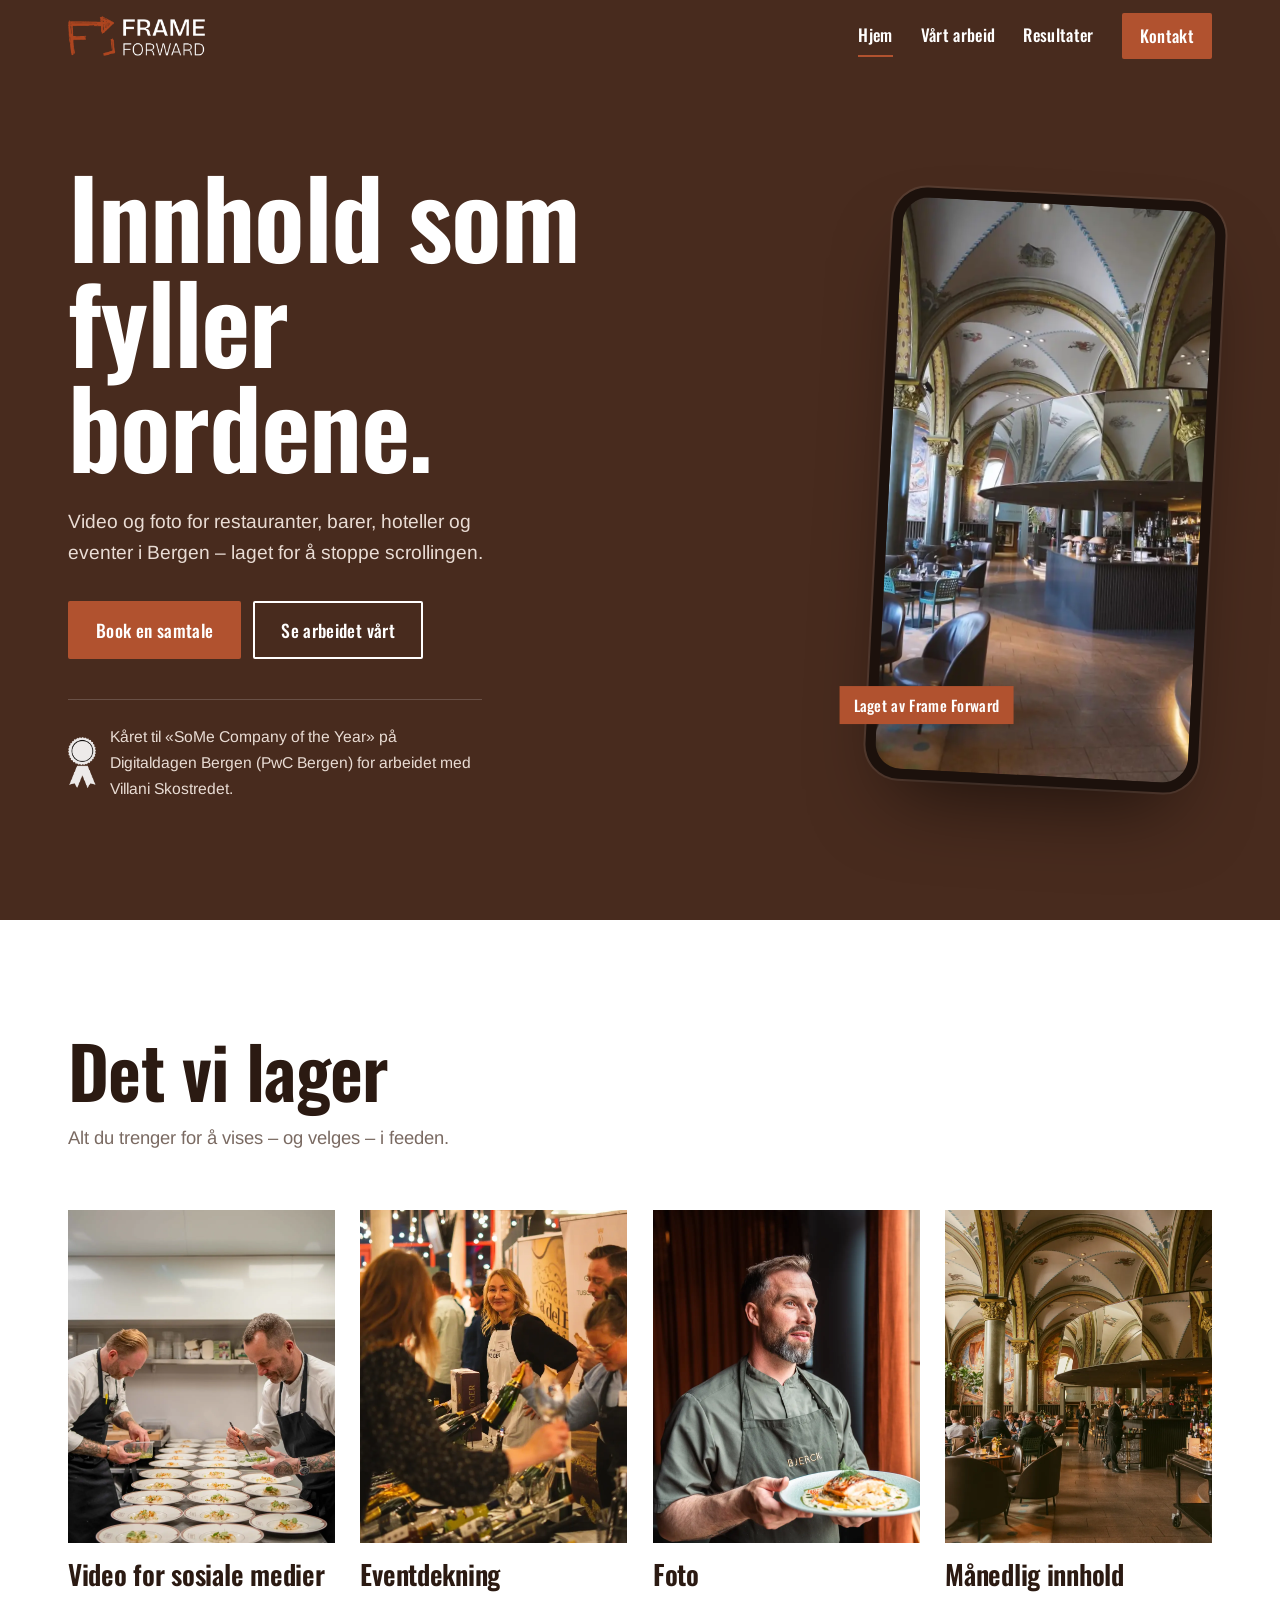
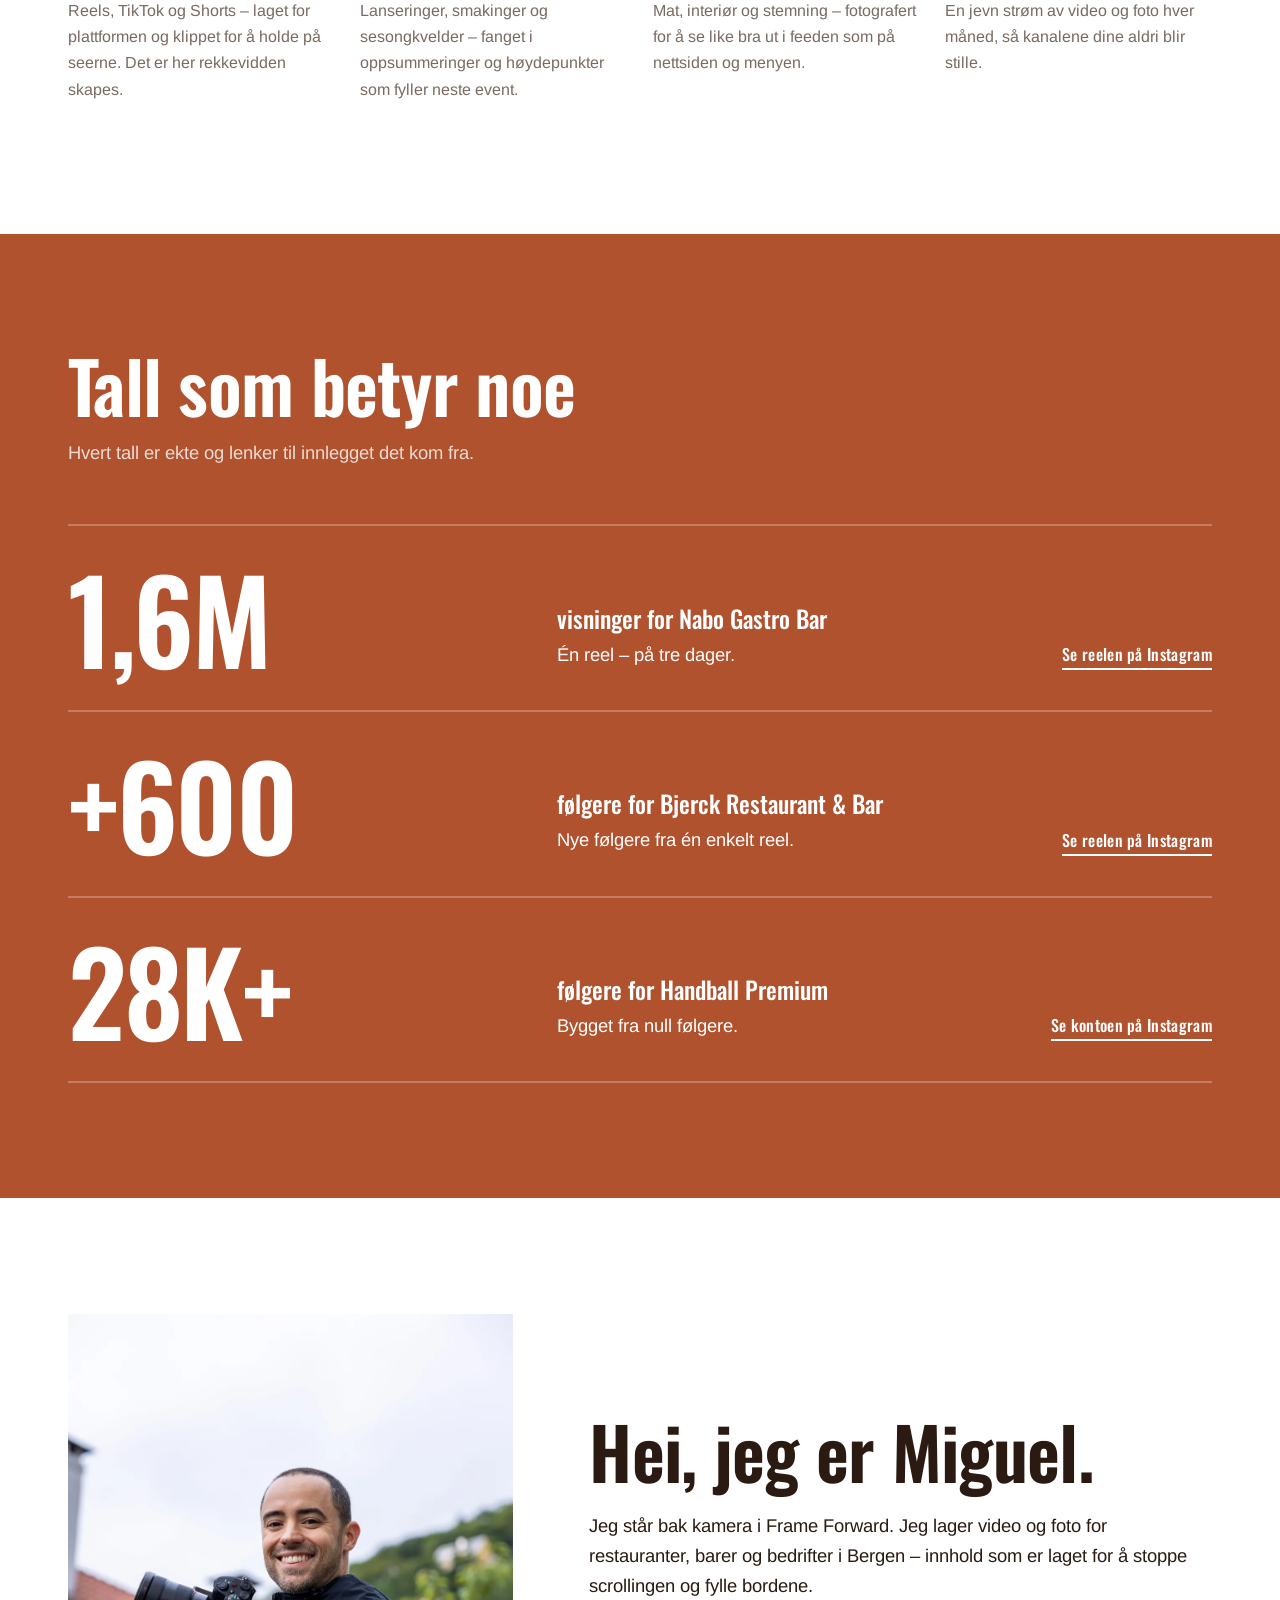
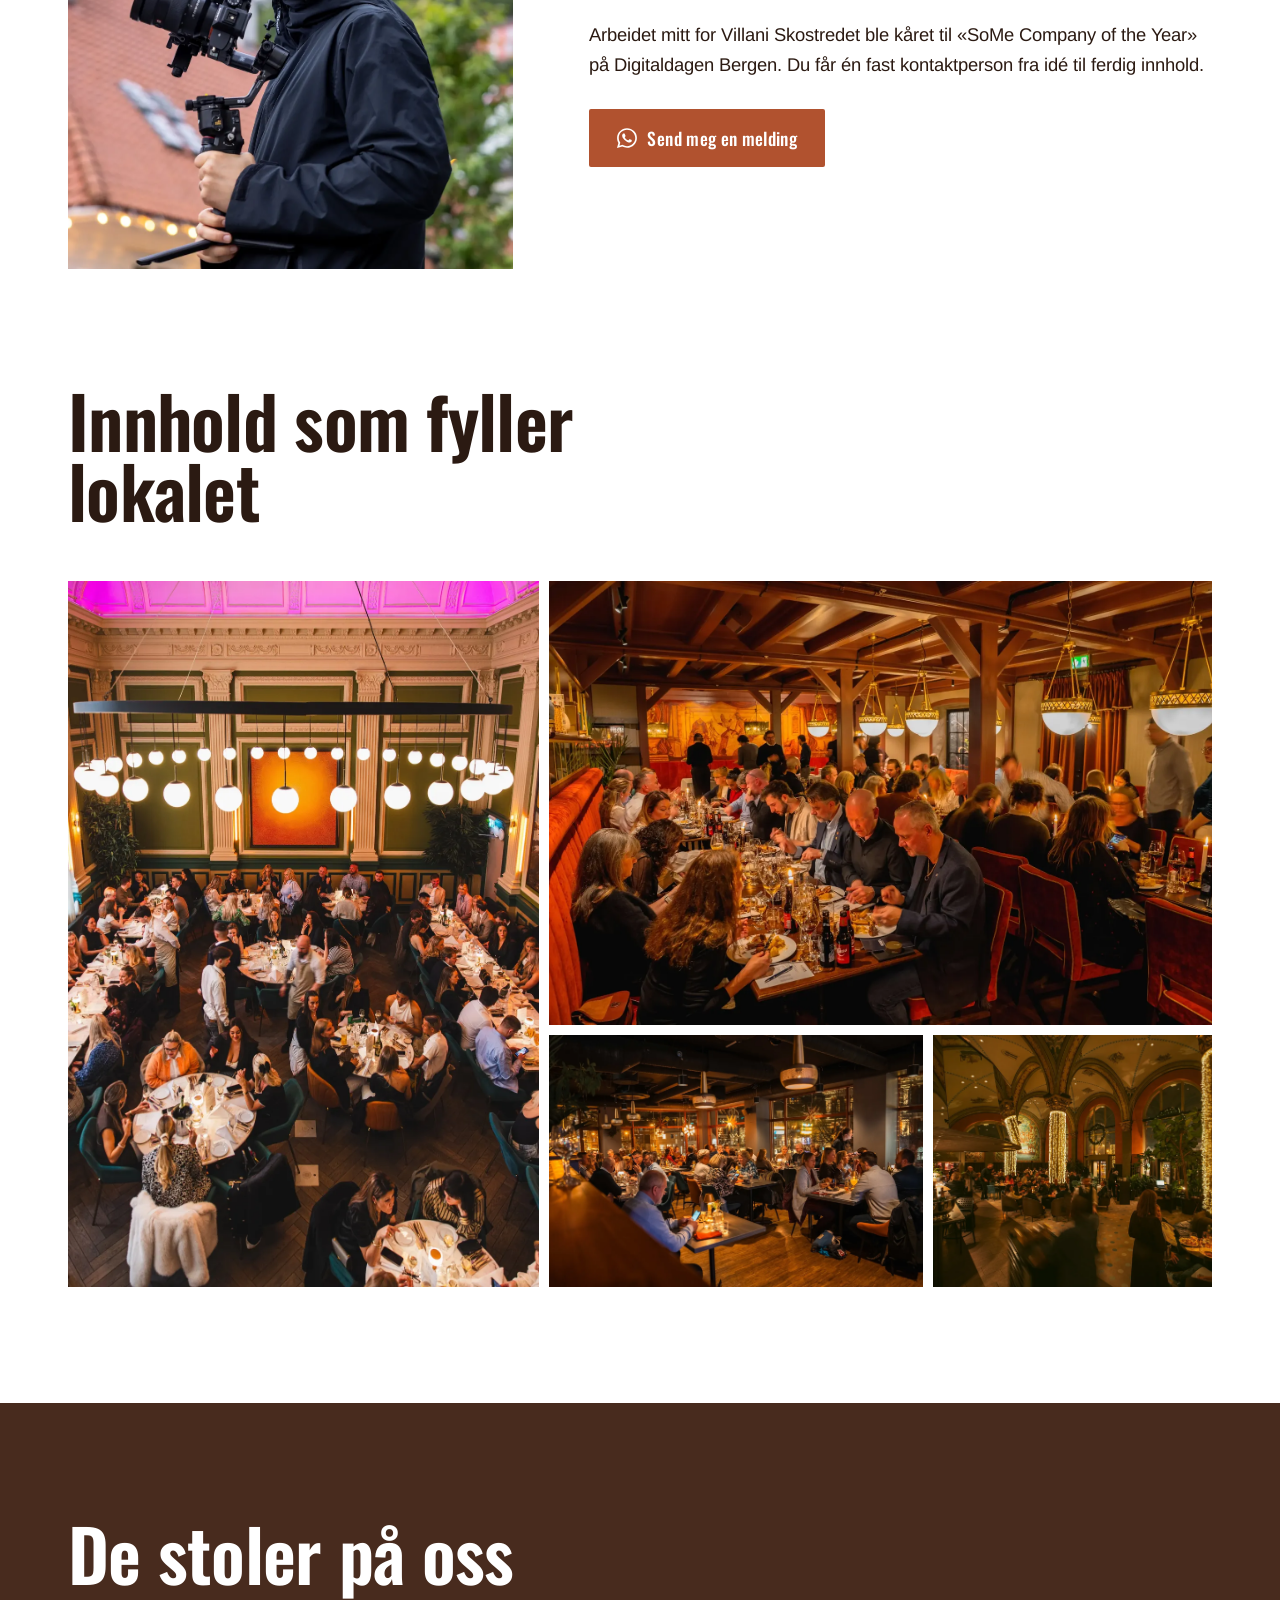
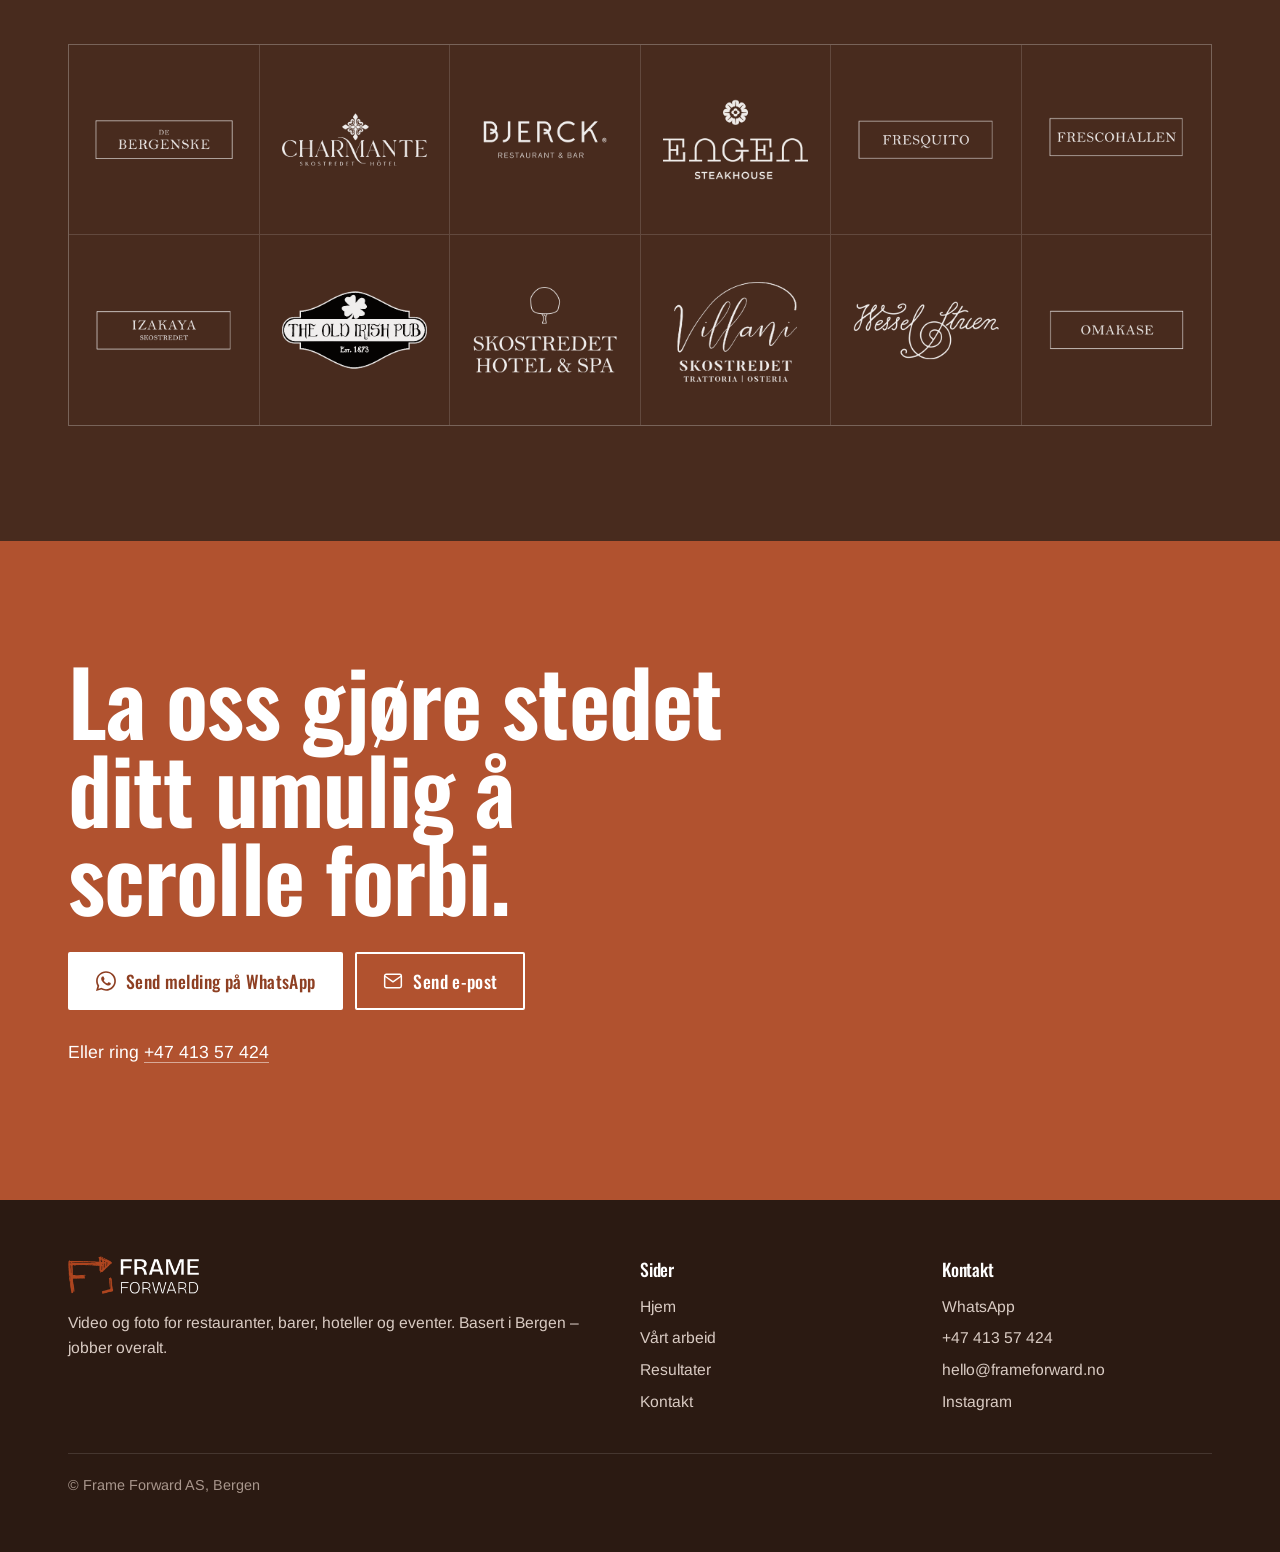
==== index.html @ 9595e527 "Ny nettside for Frame Forward Co-Authored-By: Claude Opus 5.5 <noreply@anthropic.com> Claude-Session" ====
<!doctype html>
<html lang="no">
<head>
<meta charset="utf-8">
<meta name="viewport" content="width=device-width, initial-scale=1">
<title>Frame Forward – Video, foto og sosiale medier i Bergen</title>
<meta name="description" content="Prisvinnende innholdsprodusent i Bergen. Video, Reels, TikTok og foto for restauranter, barer og hoteller – innhold som fyller bordene og gir flere bookinger.">
<link rel="canonical" href="https://frameforward.no/">
<meta property="og:type" content="website">
<meta property="og:title" content="Frame Forward – Video, foto og sosiale medier i Bergen">
<meta property="og:description" content="Prisvinnende innholdsprodusent i Bergen. Video, Reels, TikTok og foto for restauranter, barer og hoteller – innhold som fyller bordene og gir flere bookinger.">
<meta property="og:url" content="https://frameforward.no/">
<meta property="og:image" content="https://frameforward.no/img/og.jpg">
<meta property="og:locale" content="nb_NO">
<meta name="theme-color" content="#482B1E">
<link rel="icon" type="image/png" href="img/favicon.png">
<link rel="apple-touch-icon" href="img/apple-touch-icon.png">
<link rel="preload" href="fonts/oswald-latin-600-normal.woff2" as="font" type="font/woff2" crossorigin>
<link rel="stylesheet" href="style.css">
<script type="application/ld+json">{"@context":"https://schema.org","@type":"LocalBusiness","name":"Frame Forward AS","url":"https://frameforward.no/","email":"hello@frameforward.no","telephone":"+4741357424","address":{"@type":"PostalAddress","addressLocality":"Bergen","addressCountry":"NO"},"sameAs":["https://www.instagram.com/frameforward.no/"],"description":"Video, foto og sosiale medier for restauranter, barer, hoteller og eventer i Bergen."}</script>
</head>
<body>
<header class="site-header">
  <div class="wrap">
    <a class="brand" href="" aria-label="Frame Forward – til forsiden"><img src="img/logo-light.png" alt="Frame Forward" width="138" height="40"></a>
    <button class="menu-toggle" aria-expanded="false" aria-controls="nav">Meny</button>
    <nav class="nav" id="nav" aria-label="Hovedmeny"><a href="" aria-current="page">Hjem</a><a href="ourwork/">Vårt arbeid</a><a href="proven-impact/">Resultater</a><a class="nav-cta" href="contact/">Kontakt</a></nav>
  </div>
</header>
<main>

<section class="hero">
  <div class="wrap">
    <div>
      <h1>Innhold som fyller bordene.</h1>
      <p class="lede">Video og foto for restauranter, barer, hoteller og eventer i Bergen – laget for å stoppe scrollingen.</p>
      <div class="btn-row">
        <a class="btn" href="contact/">Book en samtale</a>
        <a class="btn ghost" href="ourwork/">Se arbeidet vårt</a>
      </div>
      <p class="award-note"><img src="img/home-award-1299031-1280.webp" alt="" width="28" height="50">Kåret til «SoMe Company of the Year» på Digitaldagen Bergen (PwC Bergen) for arbeidet med Villani Skostredet.</p>
    </div>
    <div class="phone">
      <video src="video/hero-loop.mp4" poster="img/poster-restaurant-3.webp" autoplay muted loop playsinline aria-label="Klipp fra en restaurantreel laget av Frame Forward"></video>
      <span class="phone-tag">Laget av Frame Forward</span>
    </div>
  </div>
</section>

<section class="section">
  <div class="wrap">
    <div class="section-head">
      <h2>Det vi lager</h2>
      <p>Alt du trenger for å vises – og velges – i feeden.</p>
    </div>
    <div class="services"><article class="service"><img src="img/home-dsc01148-edit.webp" alt="To kokker anretter retter på et restaurantkjøkken" loading="lazy" width="800" height="1000"><h3>Video for sosiale medier</h3><p>Reels, TikTok og Shorts – laget for plattformen og klippet for å holde på seerne. Det er her rekkevidden skapes.</p></article><article class="service"><img src="img/home-dsc05378.webp" alt="Gjester på en vinsmaking" loading="lazy" width="800" height="1000"><h3>Eventdekning</h3><p>Lanseringer, smakinger og sesongkvelder – fanget i oppsummeringer og høydepunkter som fyller neste event.</p></article><article class="service"><img src="img/home-dsc06345.webp" alt="Kokk som holder en tallerken med mat" loading="lazy" width="800" height="1000"><h3>Foto</h3><p>Mat, interiør og stemning – fotografert for å se like bra ut i feeden som på nettsiden og menyen.</p></article><article class="service"><img src="img/home-1z4a7071.webp" alt="Full restaurant med høyt hvelvet tak" loading="lazy" width="800" height="1000"><h3>Månedlig innhold</h3><p>En jevn strøm av video og foto hver måned, så kanalene dine aldri blir stille.</p></article></div>
  </div>
</section>

<section class="section rust">
  <div class="wrap">
    <div class="section-head">
      <h2>Tall som betyr noe</h2>
      <p>Hvert tall er ekte og lenker til innlegget det kom fra.</p>
    </div>
    <div class="results"><a class="result" href="https://www.instagram.com/p/DeZ7gc3M0_P/" target="_blank" rel="noopener">
        <span class="num">1,6M</span>
        <span class="what"><strong>visninger for Nabo Gastro Bar</strong>Én reel – på tre dager.</span>
        <span class="go">Se reelen på Instagram</span>
      </a><a class="result" href="https://www.instagram.com/p/DdYhu_Zuh5x/" target="_blank" rel="noopener">
        <span class="num">+600</span>
        <span class="what"><strong>følgere for Bjerck Restaurant & Bar</strong>Nye følgere fra én enkelt reel.</span>
        <span class="go">Se reelen på Instagram</span>
      </a><a class="result" href="https://www.instagram.com/handballpremium/" target="_blank" rel="noopener">
        <span class="num">28K+</span>
        <span class="what"><strong>følgere for Handball Premium</strong>Bygget fra null følgere.</span>
        <span class="go">Se kontoen på Instagram</span>
      </a></div>
  </div>
</section>

<section class="section">
  <div class="wrap about">
    <img src="img/home-1z4a8772.webp" alt="Miguel fra Frame Forward med kamera og gimbal i Bergen" loading="lazy" width="800" height="1200">
    <div>
      <h2>Hei, jeg er Miguel.</h2>
      <p>Jeg står bak kamera i Frame Forward. Jeg lager video og foto for restauranter, barer og bedrifter i Bergen – innhold som er laget for å stoppe scrollingen og fylle bordene.</p>
      <p>Arbeidet mitt for Villani Skostredet ble kåret til «SoMe Company of the Year» på Digitaldagen Bergen. Du får én fast kontaktperson fra idé til ferdig innhold.</p>
      <div class="btn-row" style="margin-top:28px"><a class="btn" href="https://wa.me/4741357424?text=Hei%20Miguel!%20Jeg%20vil%20gjerne%20h%C3%B8re%20mer%20om%20innhold%20for%20bedriften%20min."><svg viewBox="0 0 24 24" aria-hidden="true" fill="currentColor"><path d="M17.5 14.4c-.3-.1-1.7-.8-2-.9-.3-.1-.5-.1-.7.1-.2.3-.8.9-.9 1.1-.2.2-.3.2-.6.1-.3-.1-1.2-.5-2.3-1.4-.9-.8-1.4-1.7-1.6-2-.2-.3 0-.5.1-.6l.4-.5c.1-.2.2-.3.3-.5.1-.2 0-.4 0-.5l-.9-2.2c-.2-.6-.5-.5-.7-.5h-.6c-.2 0-.5.1-.8.4-.3.3-1 1-1 2.4s1 2.8 1.2 3c.1.2 2 3.1 4.9 4.3.7.3 1.2.5 1.6.6.7.2 1.3.2 1.8.1.6-.1 1.7-.7 1.9-1.4.2-.7.2-1.3.2-1.4-.1-.1-.3-.2-.6-.3zM12 21.8c-1.8 0-3.5-.5-5-1.4l-.4-.2-3.7 1 1-3.6-.2-.4C2.6 15.6 2.1 13.8 2.1 12 2.1 6.5 6.5 2.2 12 2.2c2.6 0 5.1 1 7 2.9 1.9 1.9 2.9 4.3 2.9 7 0 5.4-4.4 9.7-9.9 9.7zm8.4-18.1C18.2 1.5 15.2.2 12 .2 5.4.2.1 5.5.1 12c0 2.1.5 4.1 1.6 5.9L0 24l6.3-1.7c1.7.9 3.7 1.4 5.7 1.4 6.6 0 11.9-5.3 11.9-11.8 0-3.2-1.2-6.1-3.5-8.2z"/></svg>Send meg en melding</a></div>
    </div>
  </div>
</section>

<section class="section" style="padding-top:0">
  <div class="wrap">
    <div class="section-head"><h2>Innhold som fyller lokalet</h2></div>
    <div class="wall">
      <img class="a" src="img/home-use1z4a0077.webp" alt="Full selskapssal med gjester ved runde bord" loading="lazy">
      <img class="b" src="img/home-usedsc04161.webp" alt="Full restaurant med gjester som spiser" loading="lazy">
      <img class="c" src="img/home-usedsc04741.webp" alt="Travel restaurant en kveld" loading="lazy">
      <img class="d" src="img/home-usedsc04839.webp" alt="Restaurant pyntet med lysslynger" loading="lazy">
    </div>
  </div>
</section>

<section class="section dark">
  <div class="wrap">
    <div class="section-head"><h2>De stoler på oss</h2></div>
    <ul class="clients"><li><img src="img/home-debergenske.webp" alt="De Bergenske" loading="lazy" width="400" height="400"></li><li><img src="img/home-charmante.webp" alt="Charmante Skostredet Hotel" loading="lazy" width="400" height="400"></li><li><img src="img/home-bjerck.webp" alt="Bjerck Restaurant & Bar" loading="lazy" width="400" height="400"></li><li><img src="img/home-engen.webp" alt="Engen Steakhouse" loading="lazy" width="400" height="400"></li><li><img src="img/home-fresquito.webp" alt="Fresquito" loading="lazy" width="400" height="400"></li><li><img src="img/home-ftesco.webp" alt="Frescohallen" loading="lazy" width="400" height="400"></li><li><img src="img/home-izakaya.webp" alt="Izakaya Skostredet" loading="lazy" width="400" height="400"></li><li><img src="img/home-old.webp" alt="The Old Irish Pub" loading="lazy" width="400" height="400"></li><li><img src="img/home-skos.webp" alt="Skostredet Hotel & Spa" loading="lazy" width="400" height="400"></li><li><img src="img/home-villani.webp" alt="Villani Skostredet" loading="lazy" width="400" height="400"></li><li><img src="img/home-wessel.webp" alt="Wesselstuen" loading="lazy" width="400" height="400"></li><li><img src="img/home-omakase.webp" alt="Omakase" loading="lazy" width="400" height="400"></li></ul>
  </div>
</section>

<section class="section rust closing">
  <div class="wrap">
    <h2>La oss gjøre stedet ditt umulig å scrolle forbi.</h2>
    <div class="btn-row">
      <a class="btn" href="https://wa.me/4741357424?text=Hei%20Miguel!%20Jeg%20vil%20gjerne%20h%C3%B8re%20mer%20om%20innhold%20for%20bedriften%20min."><svg viewBox="0 0 24 24" aria-hidden="true" fill="currentColor"><path d="M17.5 14.4c-.3-.1-1.7-.8-2-.9-.3-.1-.5-.1-.7.1-.2.3-.8.9-.9 1.1-.2.2-.3.2-.6.1-.3-.1-1.2-.5-2.3-1.4-.9-.8-1.4-1.7-1.6-2-.2-.3 0-.5.1-.6l.4-.5c.1-.2.2-.3.3-.5.1-.2 0-.4 0-.5l-.9-2.2c-.2-.6-.5-.5-.7-.5h-.6c-.2 0-.5.1-.8.4-.3.3-1 1-1 2.4s1 2.8 1.2 3c.1.2 2 3.1 4.9 4.3.7.3 1.2.5 1.6.6.7.2 1.3.2 1.8.1.6-.1 1.7-.7 1.9-1.4.2-.7.2-1.3.2-1.4-.1-.1-.3-.2-.6-.3zM12 21.8c-1.8 0-3.5-.5-5-1.4l-.4-.2-3.7 1 1-3.6-.2-.4C2.6 15.6 2.1 13.8 2.1 12 2.1 6.5 6.5 2.2 12 2.2c2.6 0 5.1 1 7 2.9 1.9 1.9 2.9 4.3 2.9 7 0 5.4-4.4 9.7-9.9 9.7zm8.4-18.1C18.2 1.5 15.2.2 12 .2 5.4.2.1 5.5.1 12c0 2.1.5 4.1 1.6 5.9L0 24l6.3-1.7c1.7.9 3.7 1.4 5.7 1.4 6.6 0 11.9-5.3 11.9-11.8 0-3.2-1.2-6.1-3.5-8.2z"/></svg>Send melding på WhatsApp</a>
      <a class="btn ghost" href="mailto:hello@frameforward.no"><svg viewBox="0 0 24 24" aria-hidden="true" fill="none" stroke="currentColor" stroke-width="1.8" stroke-linecap="round" stroke-linejoin="round"><rect x="2" y="4" width="20" height="16" rx="2"/><path d="m22 6-10 7L2 6"/></svg>Send e-post</a>
    </div>
    <p class="contact-lines">Eller ring <a href="tel:+4741357424">+47 413 57 424</a></p>
  </div>
</section>

</main>
<footer class="site-footer">
  <div class="wrap">
    <div>
      <img src="img/logo-light.png" alt="Frame Forward" width="131" height="38">
      <p>Video og foto for restauranter, barer, hoteller og eventer. Basert i Bergen – jobber overalt.</p>
    </div>
    <div>
      <h3>Sider</h3>
      <ul>
        <li><a href="">Hjem</a></li>
        <li><a href="ourwork/">Vårt arbeid</a></li>
        <li><a href="proven-impact/">Resultater</a></li>
        <li><a href="contact/">Kontakt</a></li>
      </ul>
    </div>
    <div>
      <h3>Kontakt</h3>
      <ul>
        <li><a href="https://wa.me/4741357424?text=Hei%20Miguel!%20Jeg%20vil%20gjerne%20h%C3%B8re%20mer%20om%20innhold%20for%20bedriften%20min.">WhatsApp</a></li>
        <li><a href="tel:+4741357424">+47 413 57 424</a></li>
        <li><a href="mailto:hello@frameforward.no">hello@frameforward.no</a></li>
        <li><a href="https://www.instagram.com/frameforward.no/">Instagram</a></li>
      </ul>
    </div>
    <p class="legal">© Frame Forward AS, Bergen</p>
  </div>
</footer>
<a class="wa-float" href="https://wa.me/4741357424?text=Hei%20Miguel!%20Jeg%20vil%20gjerne%20h%C3%B8re%20mer%20om%20innhold%20for%20bedriften%20min." aria-label="Send melding på WhatsApp"><svg viewBox="0 0 24 24" aria-hidden="true" fill="currentColor"><path d="M17.5 14.4c-.3-.1-1.7-.8-2-.9-.3-.1-.5-.1-.7.1-.2.3-.8.9-.9 1.1-.2.2-.3.2-.6.1-.3-.1-1.2-.5-2.3-1.4-.9-.8-1.4-1.7-1.6-2-.2-.3 0-.5.1-.6l.4-.5c.1-.2.2-.3.3-.5.1-.2 0-.4 0-.5l-.9-2.2c-.2-.6-.5-.5-.7-.5h-.6c-.2 0-.5.1-.8.4-.3.3-1 1-1 2.4s1 2.8 1.2 3c.1.2 2 3.1 4.9 4.3.7.3 1.2.5 1.6.6.7.2 1.3.2 1.8.1.6-.1 1.7-.7 1.9-1.4.2-.7.2-1.3.2-1.4-.1-.1-.3-.2-.6-.3zM12 21.8c-1.8 0-3.5-.5-5-1.4l-.4-.2-3.7 1 1-3.6-.2-.4C2.6 15.6 2.1 13.8 2.1 12 2.1 6.5 6.5 2.2 12 2.2c2.6 0 5.1 1 7 2.9 1.9 1.9 2.9 4.3 2.9 7 0 5.4-4.4 9.7-9.9 9.7zm8.4-18.1C18.2 1.5 15.2.2 12 .2 5.4.2.1 5.5.1 12c0 2.1.5 4.1 1.6 5.9L0 24l6.3-1.7c1.7.9 3.7 1.4 5.7 1.4 6.6 0 11.9-5.3 11.9-11.8 0-3.2-1.2-6.1-3.5-8.2z"/></svg></a>
<script>
  var t=document.querySelector('.menu-toggle'),n=document.getElementById('nav');
  t.addEventListener('click',function(){var o=n.classList.toggle('open');t.setAttribute('aria-expanded',o);t.textContent=o?'Lukk':'Meny';});
  // Only one video with sound at a time
  document.addEventListener('play',function(e){document.querySelectorAll('video[controls]').forEach(function(v){if(v!==e.target)v.pause();});},true);
</script>
</body>
</html>
---- style.css ----
/* Frame Forward — frameforward.no */
@font-face { font-family: "Oswald"; font-weight: 500; font-display: swap; src: url("fonts/oswald-latin-500-normal.woff2") format("woff2"); }
@font-face { font-family: "Oswald"; font-weight: 600; font-display: swap; src: url("fonts/oswald-latin-600-normal.woff2") format("woff2"); }
@font-face { font-family: "Arimo"; font-weight: 400; font-display: swap; src: url("fonts/arimo-latin-400-normal.woff2") format("woff2"); }
@font-face { font-family: "Arimo"; font-weight: 700; font-display: swap; src: url("fonts/arimo-latin-700-normal.woff2") format("woff2"); }

:root {
  --rust: #B1522F;
  --rust-deep: #8E3F22;
  --espresso: #482B1E;
  --ink: #2B1A12;
  --white: #FFFFFF;
  --mist: #EFE6E0;
  --muted: #7A6A62;
  --display: "Oswald", "Arial Narrow", sans-serif;
  --body: "Arimo", Arial, sans-serif;
  --wrap: 1240px;
  --gutter: clamp(16px, 4vw, 48px);
}

*, *::before, *::after { box-sizing: border-box; }
html { -webkit-text-size-adjust: 100%; scroll-behavior: smooth; }
body {
  margin: 0;
  background: var(--white);
  color: var(--ink);
  font: 400 1.0625rem/1.65 var(--body);
}
img, video { display: block; max-width: 100%; height: auto; }
a { color: inherit; }
:focus-visible { outline: 3px solid var(--rust); outline-offset: 3px; }

.wrap { width: 100%; max-width: var(--wrap); margin: 0 auto; padding: 0 var(--gutter); }

h1, h2, h3 {
  font-family: var(--display);
  font-weight: 600;
  line-height: 0.98;
  letter-spacing: -0.01em;
  margin: 0;
}
p { margin: 0 0 1em; max-width: 62ch; }

/* ---------- Header ---------- */
.site-header {
  position: sticky; top: 0; z-index: 20;
  background: var(--espresso);
  color: var(--white);
}
.site-header .wrap {
  display: flex; align-items: center; justify-content: space-between;
  height: 72px;
}
.brand img { height: 40px; width: auto; }
.nav { display: flex; gap: 28px; align-items: center; }
.nav a {
  font-family: var(--display); font-weight: 500; font-size: 1.05rem;
  text-decoration: none; letter-spacing: 0.02em;
  padding: 6px 0; border-bottom: 2px solid transparent;
}
.nav a:hover, .nav a[aria-current="page"] { border-bottom-color: var(--rust); }
.nav .nav-cta {
  background: var(--rust); padding: 9px 18px; border: 0; border-radius: 2px;
}
.nav .nav-cta:hover { background: var(--rust-deep); }
.menu-toggle {
  display: none; background: none; border: 0; color: var(--white);
  font: 500 1.05rem var(--display); cursor: pointer; padding: 8px 0;
}

@media (max-width: 760px) {
  .menu-toggle { display: block; }
  .nav {
    display: none; position: absolute; top: 72px; left: 0; right: 0;
    flex-direction: column; align-items: flex-start; gap: 4px;
    background: var(--espresso); padding: 12px var(--gutter) 24px;
  }
  .nav.open { display: flex; }
  .nav a { font-size: 1.5rem; }
  .nav .nav-cta { margin-top: 12px; }
}

/* ---------- Buttons ---------- */
.btn {
  display: inline-flex; align-items: center; gap: 10px;
  font: 500 1.1rem var(--display); letter-spacing: 0.02em;
  text-decoration: none;
  padding: 14px 26px; border-radius: 2px;
  background: var(--rust); color: var(--white);
  border: 2px solid var(--rust);
}
.btn:hover { background: var(--rust-deep); border-color: var(--rust-deep); }
.btn.ghost { background: transparent; border-color: currentColor; }
.btn.ghost:hover { background: rgba(255,255,255,0.1); }
.section.rust .btn:not(.ghost) { background: var(--white); color: var(--rust-deep); border-color: var(--white); }
.section.rust .btn:not(.ghost):hover { background: #FBE9E1; border-color: #FBE9E1; }
.section:not(.dark):not(.rust) .btn.ghost, .chapter .btn.ghost { color: var(--espresso); }
.btn svg { width: 20px; height: 20px; flex: none; }
.btn-row { display: flex; flex-wrap: wrap; gap: 12px; }

/* ---------- Hero ---------- */
.hero {
  background: var(--espresso); color: var(--white);
  padding: clamp(40px, 7vw, 96px) 0 clamp(56px, 8vw, 112px);
  overflow: hidden;
}
.hero .wrap {
  display: grid; grid-template-columns: 1fr auto; gap: clamp(32px, 6vw, 88px);
  align-items: center;
}
.hero h1 {
  font-size: clamp(3.2rem, 8.4vw, 8rem);
  max-width: 9.5ch;
  margin-bottom: 28px;
}
.hero .lede { font-size: 1.2rem; color: #E9DCD4; max-width: 38ch; margin-bottom: 32px; }
.award-note {
  display: flex; gap: 14px; align-items: center;
  margin-top: 40px; padding-top: 24px;
  border-top: 1px solid rgba(255,255,255,0.18);
  font-size: 0.98rem; color: #E9DCD4; max-width: 46ch;
}
.award-note img { width: 28px; height: auto; filter: invert(1); opacity: 0.9; }

/* The phone frame: the signature element */
.phone {
  position: relative;
  width: clamp(220px, 26vw, 340px);
  aspect-ratio: 9 / 16;
  border-radius: 34px;
  padding: 10px;
  background: #1C110C;
  box-shadow: 0 0 0 2px rgba(255,255,255,0.08), 0 40px 80px -30px rgba(0,0,0,0.6);
  transform: rotate(3deg);
}
.phone video, .phone img {
  width: 100%; height: 100%; object-fit: cover; border-radius: 26px;
}
.phone-tag {
  position: absolute; left: -28px; bottom: 56px;
  background: var(--rust); color: var(--white);
  font: 500 0.95rem var(--display); letter-spacing: 0.02em;
  padding: 8px 14px; transform: rotate(-3deg);
}
@media (max-width: 760px) {
  .hero .wrap { grid-template-columns: 1fr; }
  .phone { width: 62vw; max-width: 280px; margin: 8px auto 0; }
  .phone-tag { left: -12px; }
}

/* ---------- Sections ---------- */
.section { padding: clamp(64px, 9vw, 128px) 0; }
.section.dark { background: var(--espresso); color: var(--white); }
.section.rust { background: var(--rust); color: var(--white); }
.section-head { margin-bottom: clamp(32px, 5vw, 56px); }
.section-head h2 { font-size: clamp(2.4rem, 5.6vw, 4.6rem); max-width: 16ch; }
.section-head p { margin-top: 18px; font-size: 1.15rem; color: var(--muted); }
.section.dark .section-head p, .section.rust .section-head p { color: #EADBD2; }

/* Services: image-led columns */
.services { display: grid; grid-template-columns: repeat(4, 1fr); gap: clamp(16px, 2vw, 28px); }
.service img {
  width: 100%; aspect-ratio: 4 / 5; object-fit: cover; margin-bottom: 18px;
}
.service h3 { font-size: 1.7rem; margin-bottom: 10px; }
.service p { font-size: 1rem; color: var(--muted); }
@media (max-width: 960px) { .services { grid-template-columns: repeat(2, 1fr); } }
@media (max-width: 520px) { .services { grid-template-columns: 1fr; } .service img { aspect-ratio: 3 / 2; } }

/* Results: big numbers as rows, each a link to proof */
.results { border-top: 2px solid rgba(255,255,255,0.25); }
.result {
  display: grid; grid-template-columns: minmax(0, 1.1fr) minmax(0, 1fr) 13rem;
  gap: 24px; align-items: end;
  padding: clamp(24px, 3.5vw, 40px) 0;
  border-bottom: 2px solid rgba(255,255,255,0.25);
  text-decoration: none; color: inherit;
}
.result .num {
  font: 600 clamp(3.6rem, 9vw, 7.5rem)/0.9 var(--display);
  letter-spacing: -0.02em;
}
.result .what { font-size: 1.15rem; max-width: 34ch; }
.result .what strong { display: block; font: 500 1.5rem var(--display); margin-bottom: 4px; }
.result .go {
  font: 500 1rem var(--display); letter-spacing: 0.02em;
  border-bottom: 2px solid currentColor; padding-bottom: 2px; white-space: nowrap;
  justify-self: end;
}
.result:hover .num { color: #FFE3D6; }
@media (max-width: 760px) {
  .result { grid-template-columns: 1fr; gap: 8px; align-items: start; }
  .result .go { justify-self: start; }
}

/* About */
.about { display: grid; grid-template-columns: 5fr 7fr; gap: clamp(28px, 6vw, 88px); align-items: center; }
.about img { width: 100%; aspect-ratio: 4 / 5; object-fit: cover; object-position: center 30%; }
.about h2 { font-size: clamp(2.6rem, 5.6vw, 4.6rem); margin-bottom: 24px; }
.about p { font-size: 1.15rem; }
@media (max-width: 760px) { .about { grid-template-columns: 1fr; } }

/* Photo wall */
.wall { display: grid; grid-template-columns: repeat(12, 1fr); gap: 10px; }
.wall img { width: 100%; height: 100%; object-fit: cover; }
.wall .a { grid-column: span 5; grid-row: span 2; aspect-ratio: 2 / 3; }
.wall .b { grid-column: span 7; aspect-ratio: 3 / 2; }
.wall .c { grid-column: span 4; }
.wall .d { grid-column: span 3; }
@media (max-width: 760px) {
  .wall { grid-template-columns: 1fr 1fr; }
  .wall .a, .wall .b, .wall .c, .wall .d { grid-column: span 1; grid-row: auto; aspect-ratio: 1; }
  .wall .b { grid-column: span 2; aspect-ratio: 3 / 2; }
}

/* Clients */
.clients {
  display: grid; grid-template-columns: repeat(6, 1fr);
  gap: 1px; background: rgba(255,255,255,0.14);
  border: 1px solid rgba(255,255,255,0.14);
}
.clients li {
  list-style: none; background: var(--espresso);
  display: flex; align-items: center; justify-content: center;
  padding: clamp(10px, 2vw, 22px);
}
.clients img { width: 100%; max-width: 150px; height: auto; opacity: 0.92; }
.clients { margin: 0; padding: 0; }
@media (max-width: 760px) { .clients { grid-template-columns: repeat(3, 1fr); } }

/* Closing CTA */
.closing h2 { font-size: clamp(2.8rem, 7vw, 6rem); max-width: 14ch; margin-bottom: 32px; }
.contact-lines { margin-top: 28px; font-size: 1.1rem; }
.contact-lines a { text-decoration: none; border-bottom: 1px solid rgba(255,255,255,0.5); }

/* ---------- Work page ---------- */
.page-head { background: var(--espresso); color: var(--white); padding: clamp(48px, 7vw, 96px) 0 clamp(40px, 6vw, 72px); }
.page-head h1 { font-size: clamp(3.2rem, 9vw, 8rem); }
.page-head p { margin-top: 20px; font-size: 1.2rem; color: #E9DCD4; max-width: 50ch; }

.chapter { padding: clamp(56px, 8vw, 104px) 0; border-top: 1px solid var(--mist); }
.chapter:first-of-type { border-top: 0; }
.chapter-head {
  display: grid; grid-template-columns: minmax(0, 1fr) minmax(0, 1.4fr);
  gap: 24px; align-items: end; margin-bottom: 36px;
}
.chapter-head h2 { font-size: clamp(2.6rem, 6vw, 5rem); }
.chapter-head p { color: var(--muted); font-size: 1.1rem; margin: 0; }
@media (max-width: 760px) { .chapter-head { grid-template-columns: 1fr; } }

/* Reels: horizontal strip of 9:16 */
.reels {
  display: grid; grid-auto-flow: column; grid-auto-columns: minmax(220px, 280px);
  gap: 16px; overflow-x: auto; scroll-snap-type: x mandatory;
  padding-bottom: 14px; margin-right: calc(var(--gutter) * -1);
  padding-right: var(--gutter);
}
.reel { scroll-snap-align: start; margin: 0; }
.reel video { width: 100%; aspect-ratio: 9 / 16; object-fit: cover; background: #1C110C; }
.reel figcaption { margin-top: 10px; font-size: 0.95rem; color: var(--muted); }
.reels-hint { font-size: 0.95rem; color: var(--muted); margin-top: 6px; }

.feature {
  display: grid; grid-template-columns: auto minmax(0, 1fr); gap: clamp(28px, 6vw, 80px); align-items: center;
}
.feature video { width: clamp(240px, 30vw, 360px); aspect-ratio: 9 / 16; object-fit: cover; background: #1C110C; }
.feature.wide { grid-template-columns: minmax(0, 1.6fr) minmax(0, 1fr); }
.feature.wide video { width: 100%; aspect-ratio: 16 / 9; }
.feature h2 { font-size: clamp(2.6rem, 6vw, 5rem); margin-bottom: 18px; }
.feature p { font-size: 1.1rem; color: var(--muted); }
@media (max-width: 760px) {
  .feature, .feature.wide { grid-template-columns: 1fr; }
  .feature video { width: 100%; max-width: 360px; }
  .feature.wide video { max-width: none; }
}

.photos { columns: 3 280px; column-gap: 12px; }
.photos img { width: 100%; margin-bottom: 12px; break-inside: avoid; }

/* ---------- Results page ---------- */
.award {
  display: grid; grid-template-columns: minmax(0, 1fr) minmax(0, 1fr); gap: clamp(28px, 5vw, 72px); align-items: start;
}
.award blockquote {
  margin: 0; font: 500 clamp(1.8rem, 3.6vw, 2.8rem)/1.12 var(--display);
}
.award-photos { display: grid; grid-template-columns: 1fr 1fr; gap: 10px; }
.award-photos img { width: 100%; height: 100%; object-fit: cover; }
.award-photos img:first-child { grid-column: span 2; aspect-ratio: 3 / 2; }
.award-photos img:not(:first-child) { aspect-ratio: 3 / 4; }
@media (max-width: 760px) { .award { grid-template-columns: 1fr; } }

.proofs { display: grid; grid-template-columns: repeat(3, 1fr); gap: 14px; }
.proofs figure { margin: 0; background: var(--white); }
.proofs img { width: 100%; height: auto; border: 1px solid var(--mist); }
.proofs figcaption { margin-top: 8px; font-size: 0.95rem; color: var(--muted); }
@media (max-width: 760px) { .proofs { grid-template-columns: 1fr 1fr; } }

/* ---------- Contact page ---------- */
.ways { display: grid; grid-template-columns: repeat(3, 1fr); gap: 14px; }
.way {
  display: flex; flex-direction: column; gap: 10px;
  padding: clamp(24px, 3vw, 36px);
  background: var(--espresso); color: var(--white);
  text-decoration: none; min-height: 220px;
}
.way:hover { background: var(--rust); }
.way svg { width: 36px; height: 36px; }
.way strong { font: 600 2rem/1 var(--display); margin-top: auto; }
.way span { color: #E9DCD4; word-break: break-word; }
@media (max-width: 760px) { .ways { grid-template-columns: 1fr; } .way { min-height: 0; } }

.steps { list-style: none; padding: 0; margin: 0; display: grid; grid-template-columns: repeat(3, 1fr); gap: clamp(20px, 4vw, 48px); }
.steps li { border-top: 2px solid var(--rust); padding-top: 18px; }
.steps h3 { font-size: 1.6rem; margin-bottom: 8px; }
.steps p { color: var(--muted); }
@media (max-width: 760px) { .steps { grid-template-columns: 1fr; } }

/* ---------- Footer ---------- */
.site-footer { background: var(--ink); color: #D9CBC3; padding: 56px 0 40px; font-size: 0.98rem; }
.site-footer .wrap { display: grid; grid-template-columns: 2fr 1fr 1fr; gap: 32px; }
.site-footer img { height: 38px; width: auto; margin-bottom: 16px; }
.site-footer h3 { font: 500 1.1rem var(--display); color: var(--white); margin-bottom: 12px; }
.site-footer ul { list-style: none; margin: 0; padding: 0; }
.site-footer li { margin-bottom: 6px; }
.site-footer a { text-decoration: none; }
.site-footer a:hover { color: var(--white); text-decoration: underline; }
.site-footer .legal { max-width: none; grid-column: 1 / -1; border-top: 1px solid rgba(255,255,255,0.12); padding-top: 20px; font-size: 0.9rem; color: #A8968C; }
@media (max-width: 760px) { .site-footer .wrap { grid-template-columns: 1fr 1fr; } .site-footer .wrap > div:first-child { grid-column: 1 / -1; } }

/* Floating WhatsApp button on phones */
.wa-float {
  position: fixed; right: 16px; bottom: 16px; z-index: 30;
  display: none; width: 56px; height: 56px; border-radius: 50%;
  background: #25D366; color: #fff; align-items: center; justify-content: center;
  box-shadow: 0 8px 24px rgba(0,0,0,0.25);
}
.wa-float svg { width: 30px; height: 30px; }
@media (max-width: 760px) { .wa-float { display: flex; } }

.visually-hidden { position: absolute; width: 1px; height: 1px; overflow: hidden; clip: rect(0 0 0 0); white-space: nowrap; }

@media (prefers-reduced-motion: reduce) {
  html { scroll-behavior: auto; }
  .phone { transform: none; }
}
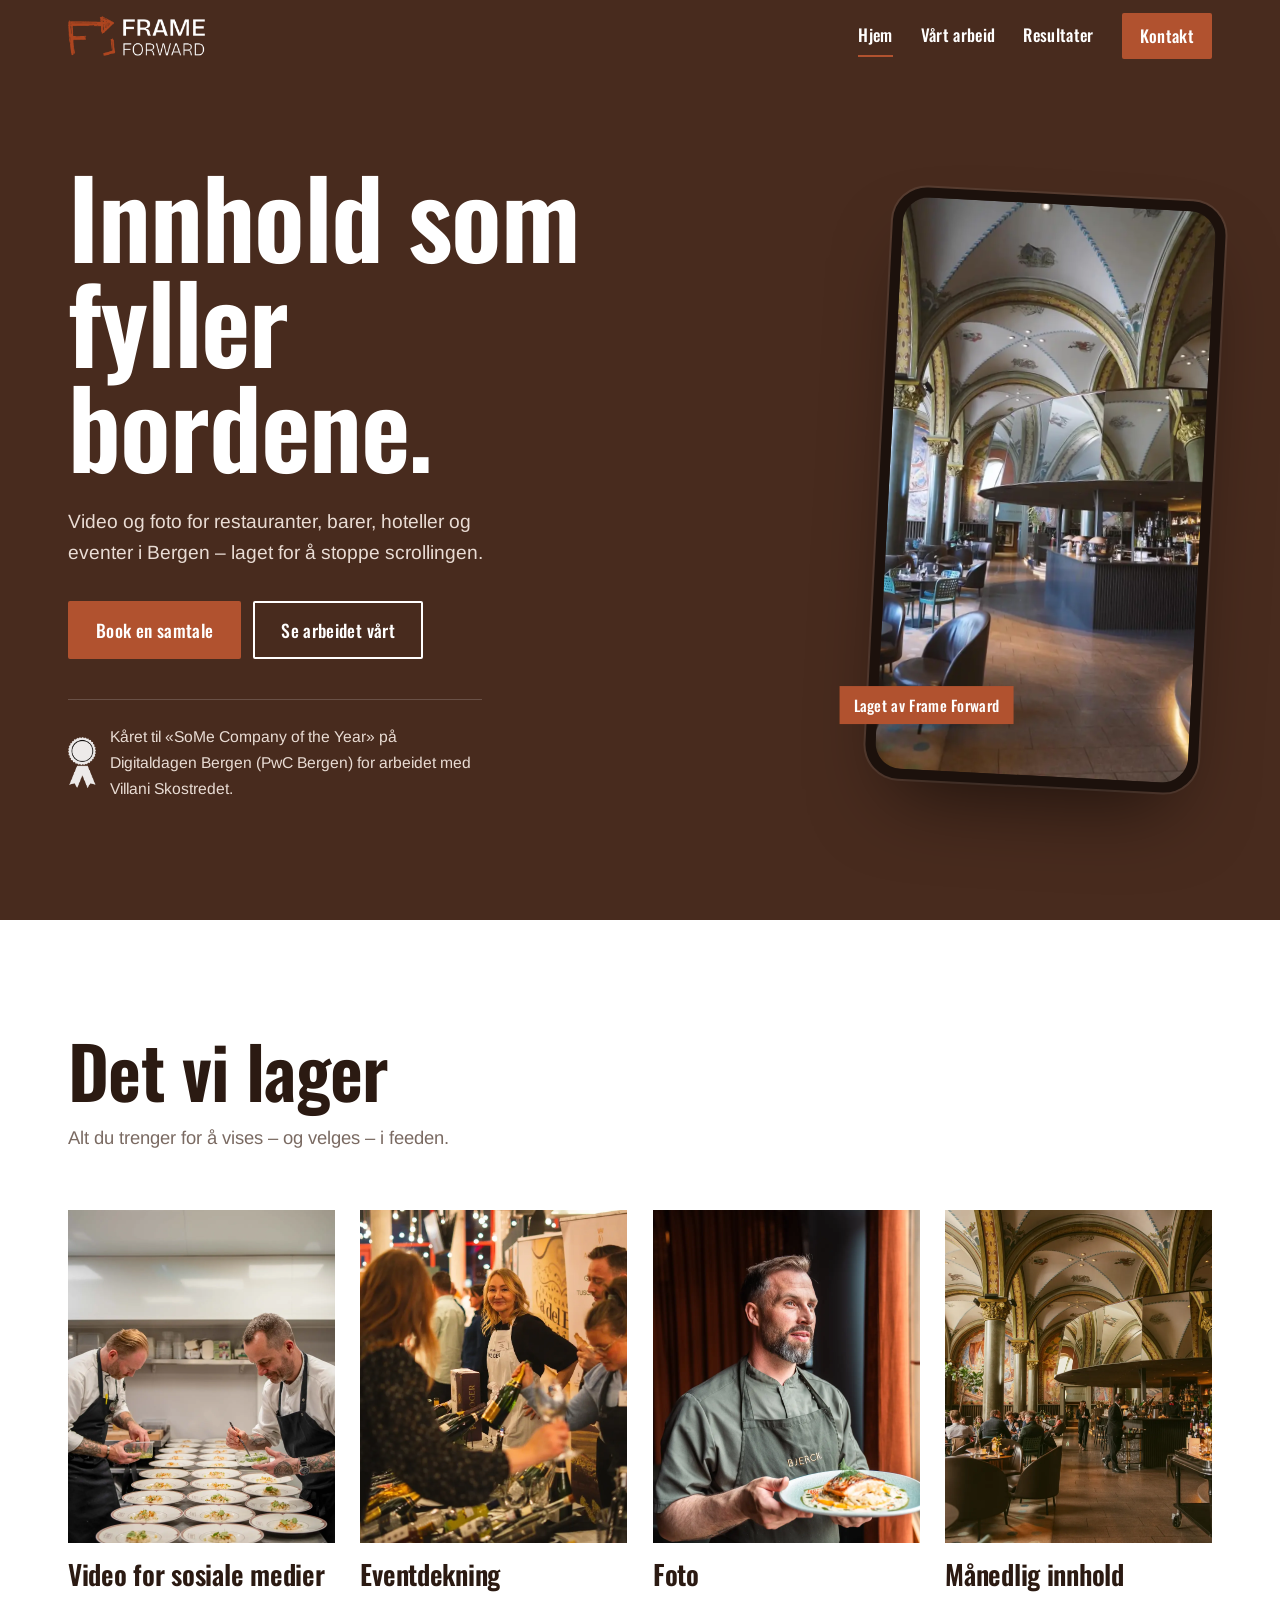
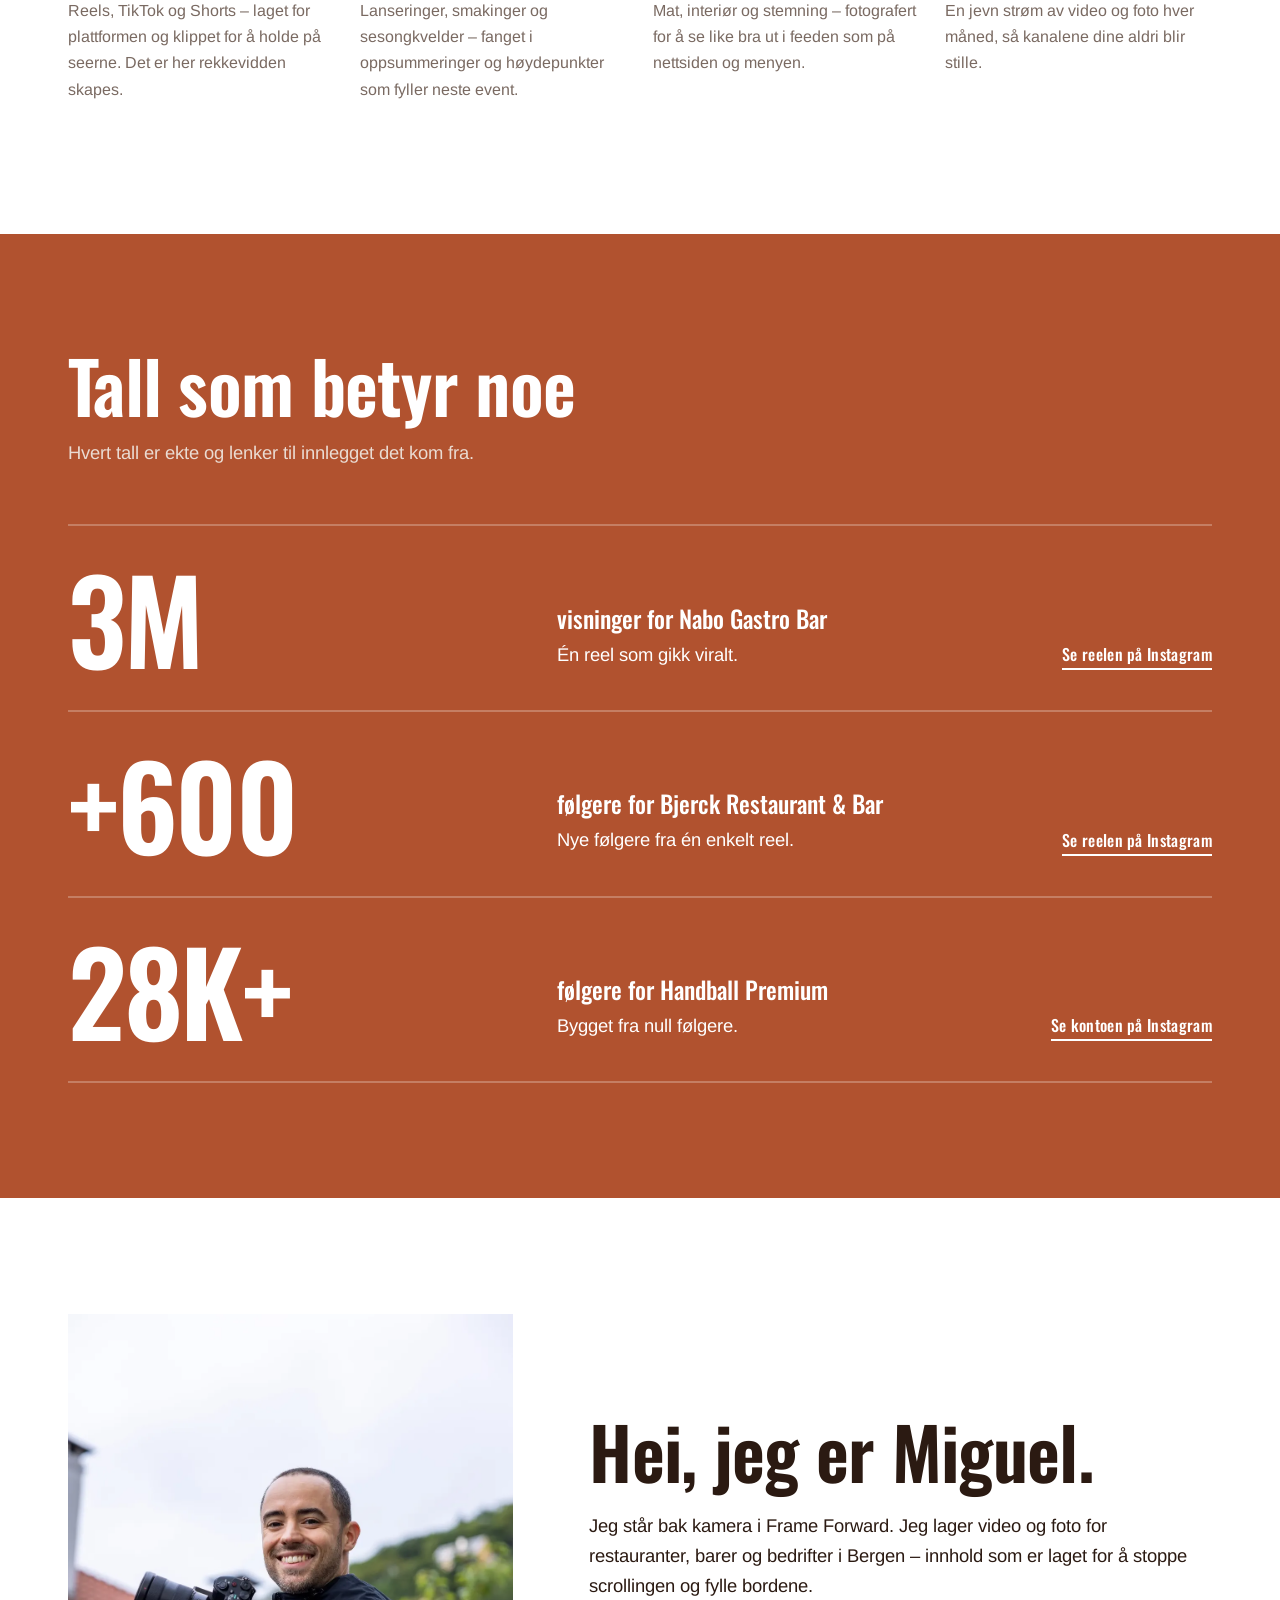
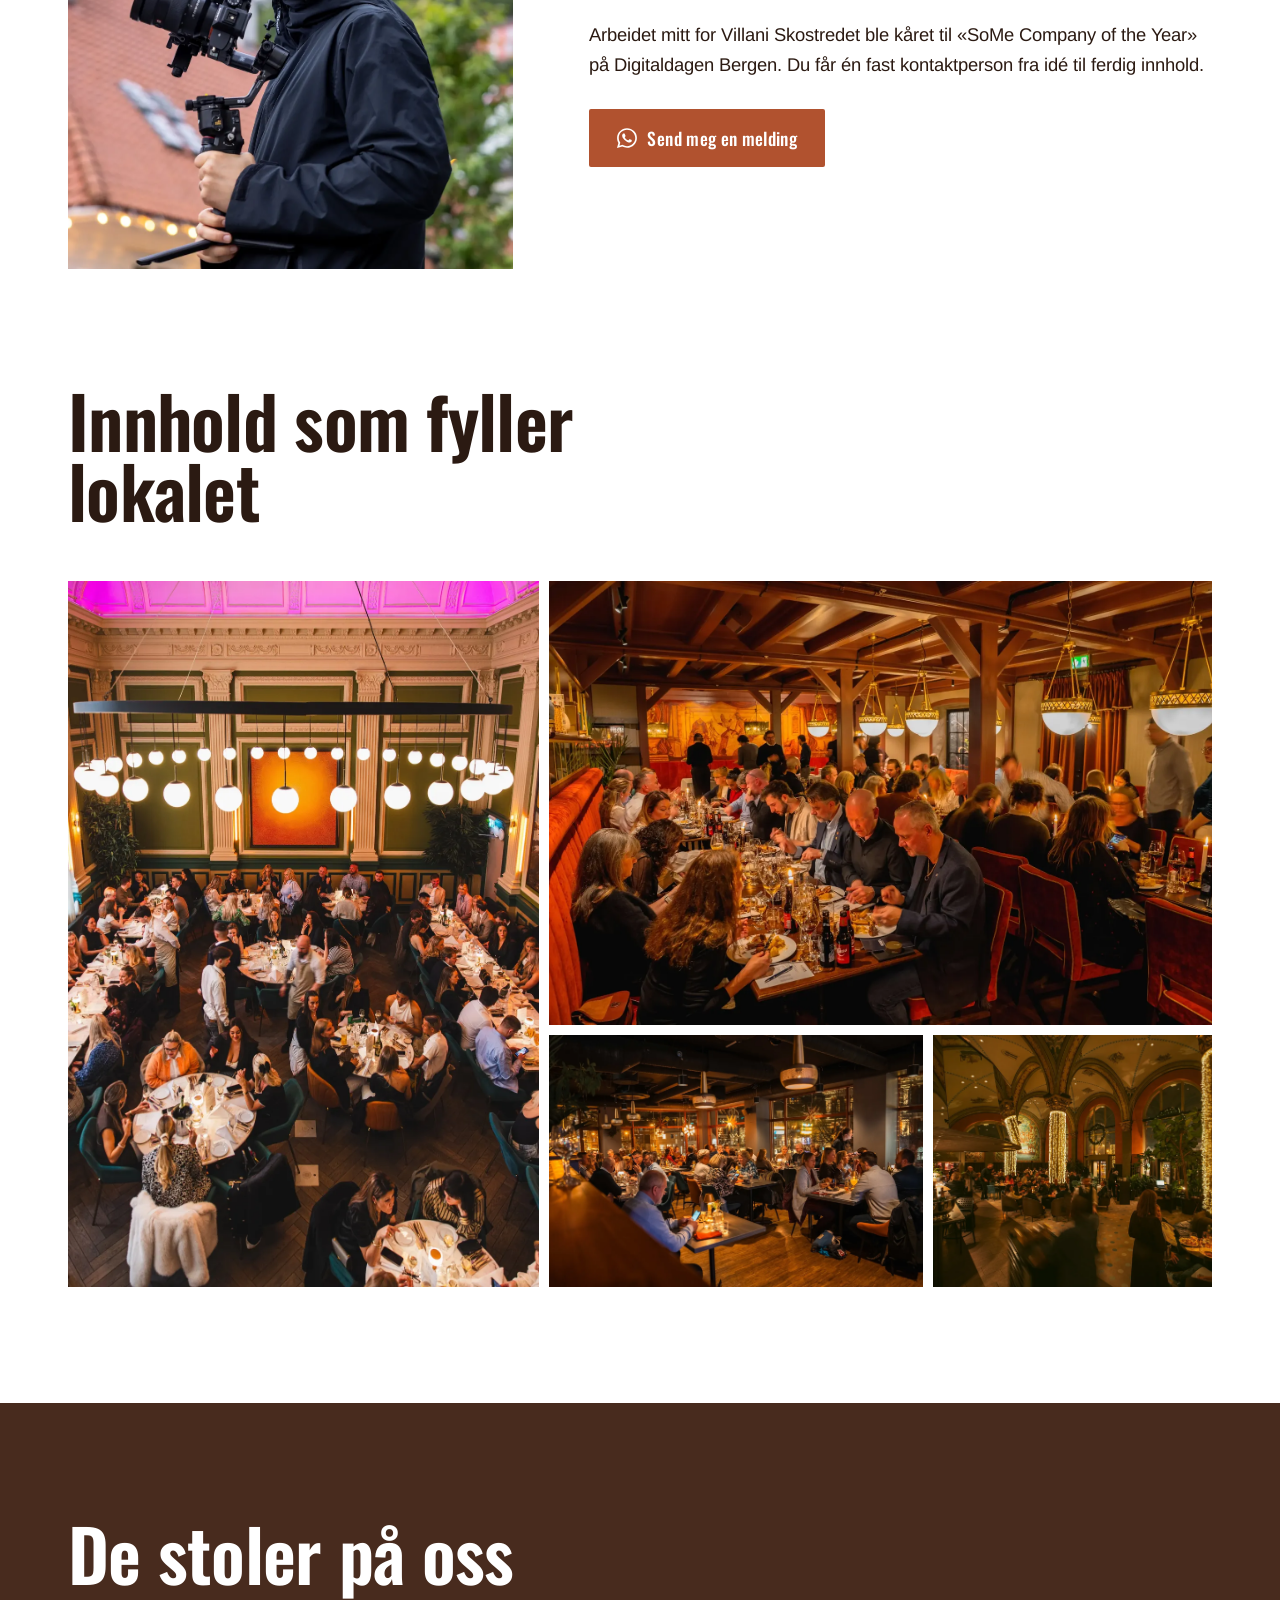
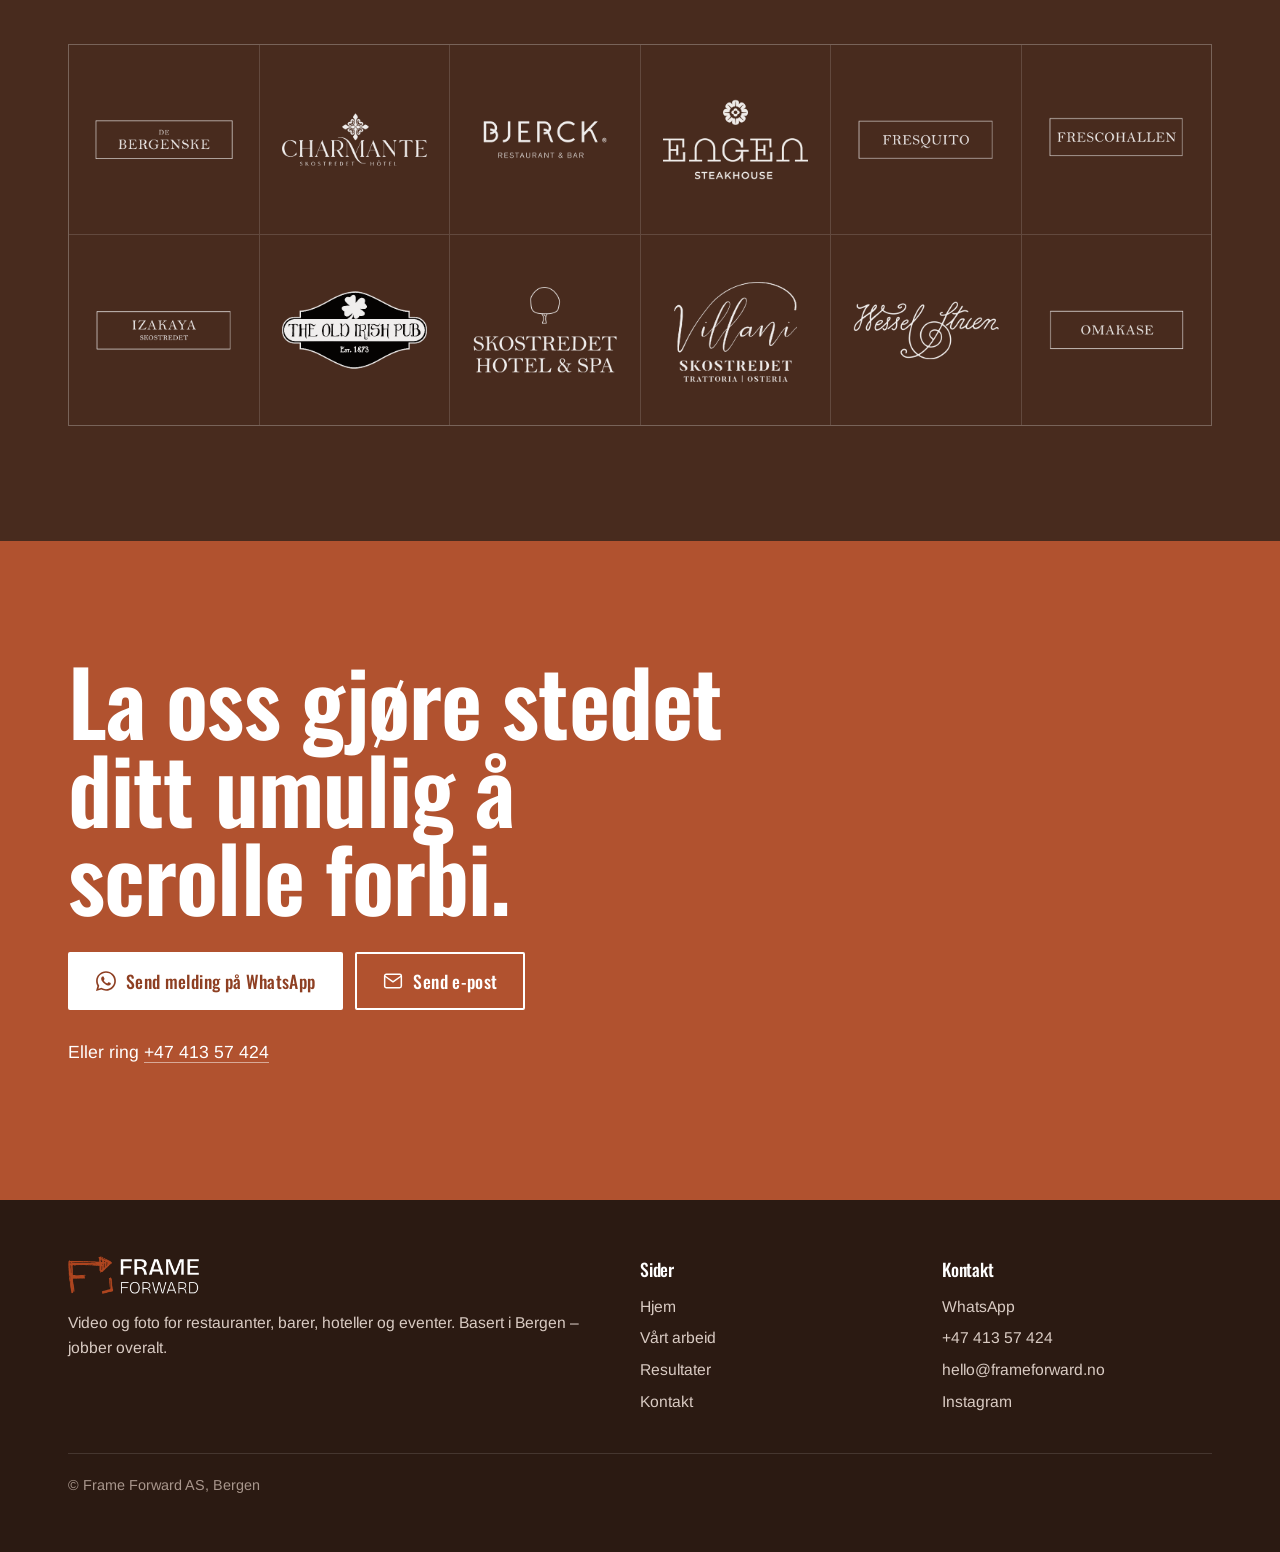
==== commit 4093514c: "Tittel før video på Vårt arbeid; Nabo-reel oppdatert til 3M visninger Co-Authored-By: Claude Opus 5." ====
--- a/index.html
+++ b/index.html
@@ -64,8 +64,8 @@
       <p>Hvert tall er ekte og lenker til innlegget det kom fra.</p>
     </div>
     <div class="results"><a class="result" href="https://www.instagram.com/p/DeZ7gc3M0_P/" target="_blank" rel="noopener">
-        <span class="num">1,6M</span>
-        <span class="what"><strong>visninger for Nabo Gastro Bar</strong>Én reel – på tre dager.</span>
+        <span class="num">3M</span>
+        <span class="what"><strong>visninger for Nabo Gastro Bar</strong>Én reel som gikk viralt.</span>
         <span class="go">Se reelen på Instagram</span>
       </a><a class="result" href="https://www.instagram.com/p/DdYhu_Zuh5x/" target="_blank" rel="noopener">
         <span class="num">+600</span>
--- a/style.css
+++ b/style.css
@@ -261,10 +261,10 @@
 .reels-hint { font-size: 0.95rem; color: var(--muted); margin-top: 6px; }
 
 .feature {
-  display: grid; grid-template-columns: auto minmax(0, 1fr); gap: clamp(28px, 6vw, 80px); align-items: center;
+  display: grid; grid-template-columns: minmax(0, 1fr) auto; gap: clamp(28px, 6vw, 80px); align-items: center;
 }
 .feature video { width: clamp(240px, 30vw, 360px); aspect-ratio: 9 / 16; object-fit: cover; background: #1C110C; }
-.feature.wide { grid-template-columns: minmax(0, 1.6fr) minmax(0, 1fr); }
+.feature.wide { grid-template-columns: minmax(0, 1fr) minmax(0, 1.6fr); }
 .feature.wide video { width: 100%; aspect-ratio: 16 / 9; }
 .feature h2 { font-size: clamp(2.6rem, 6vw, 5rem); margin-bottom: 18px; }
 .feature p { font-size: 1.1rem; color: var(--muted); }
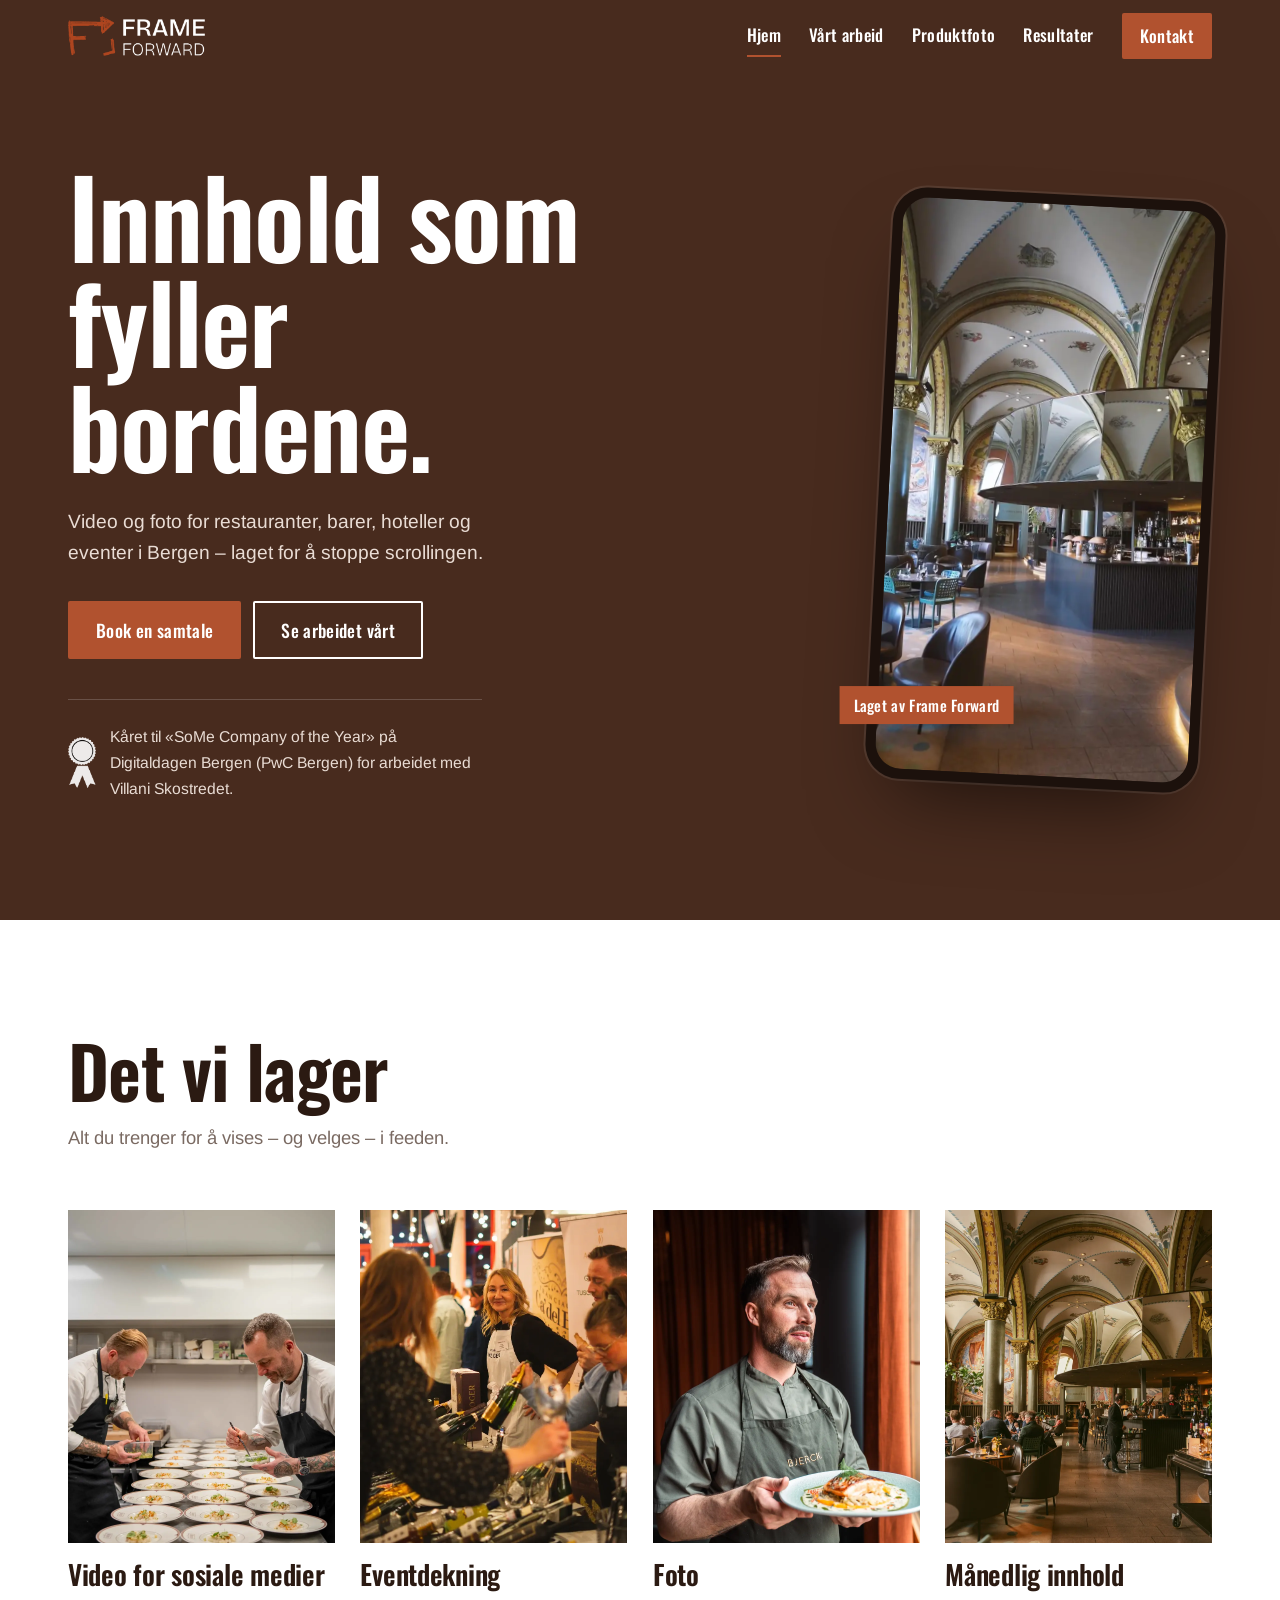
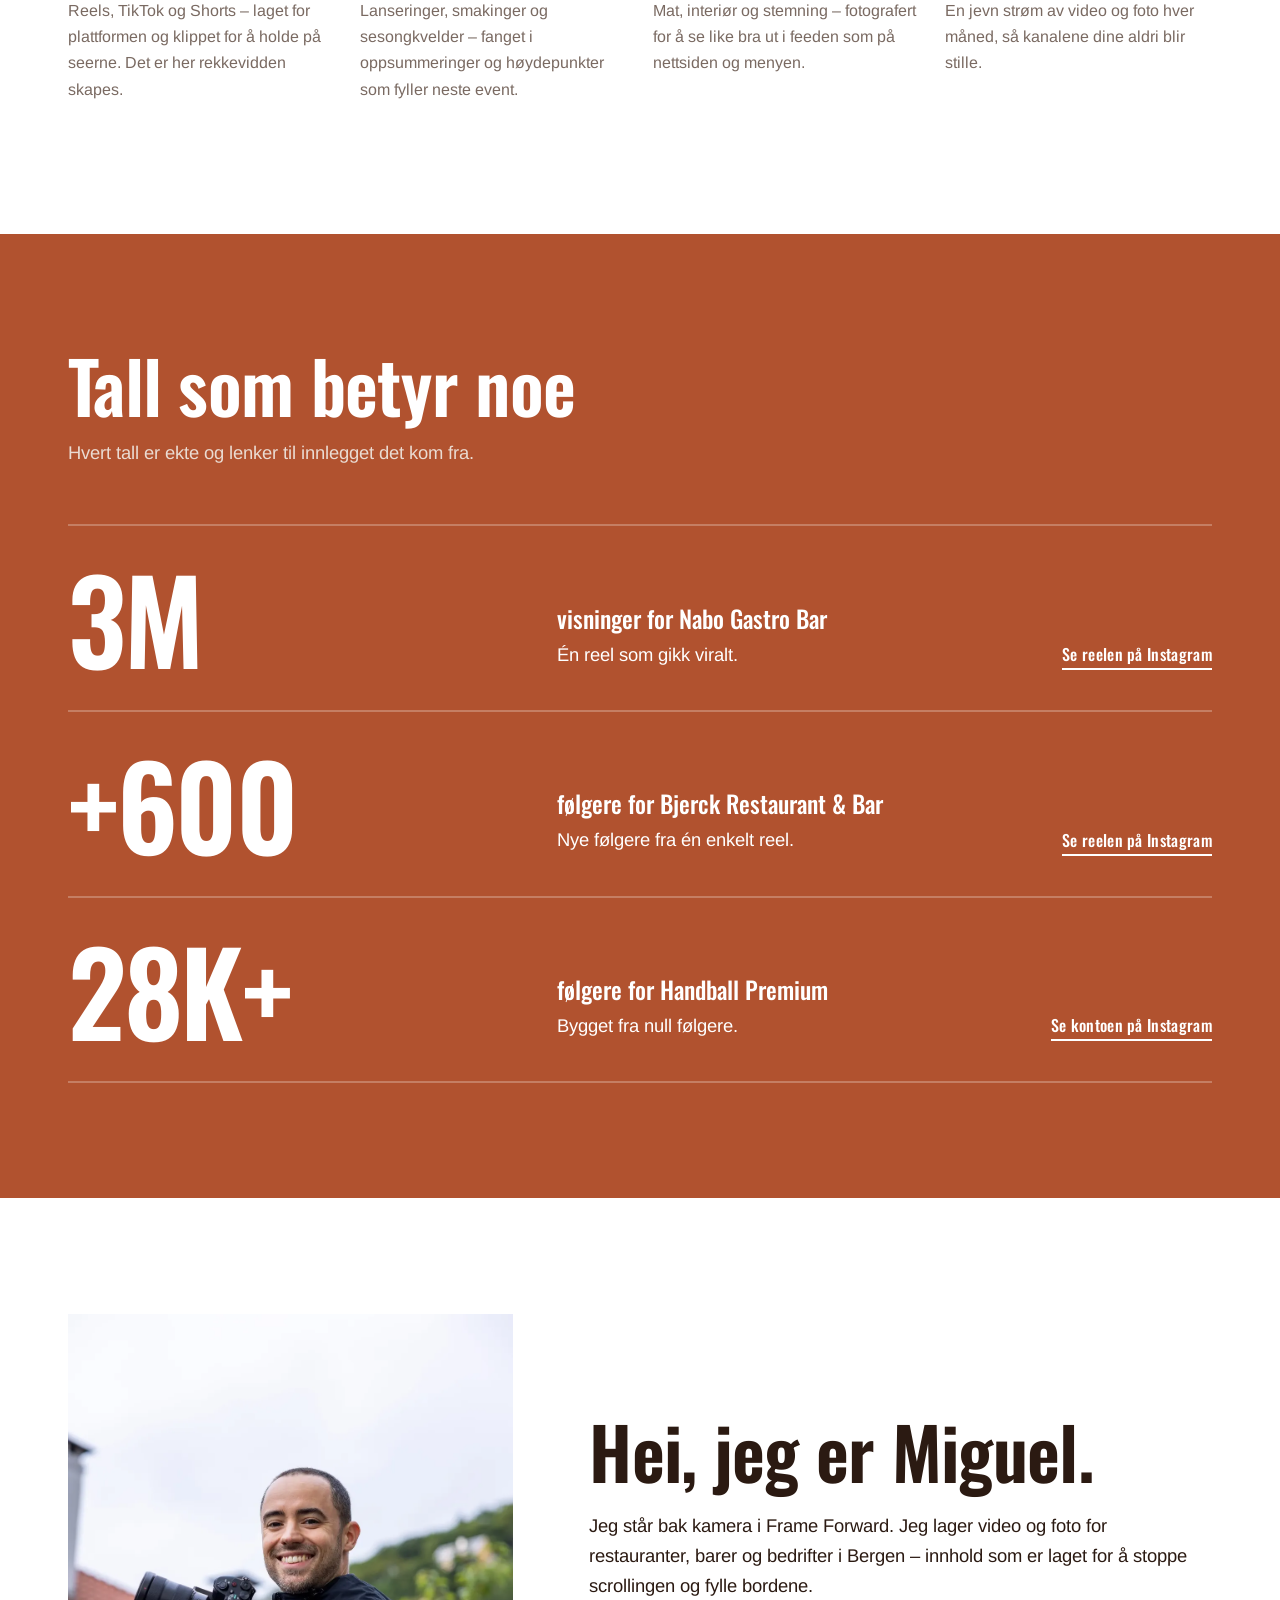
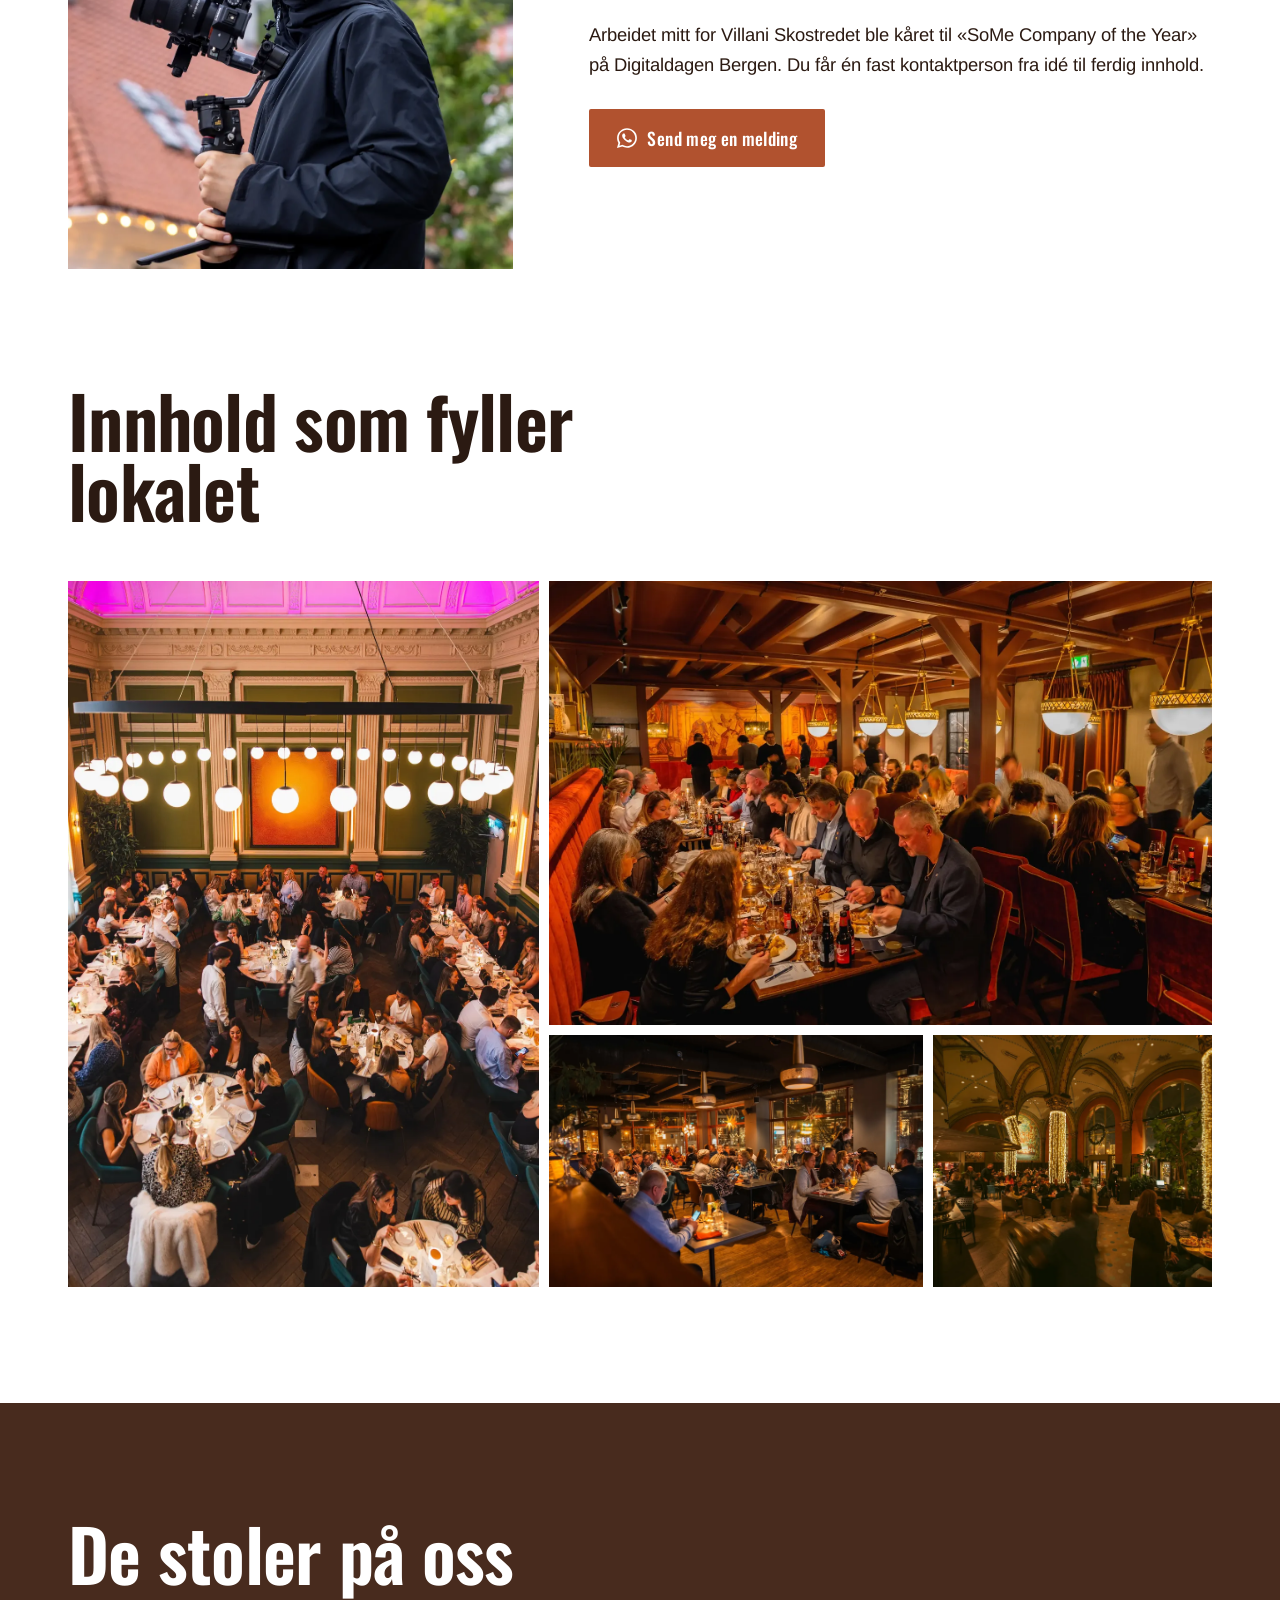
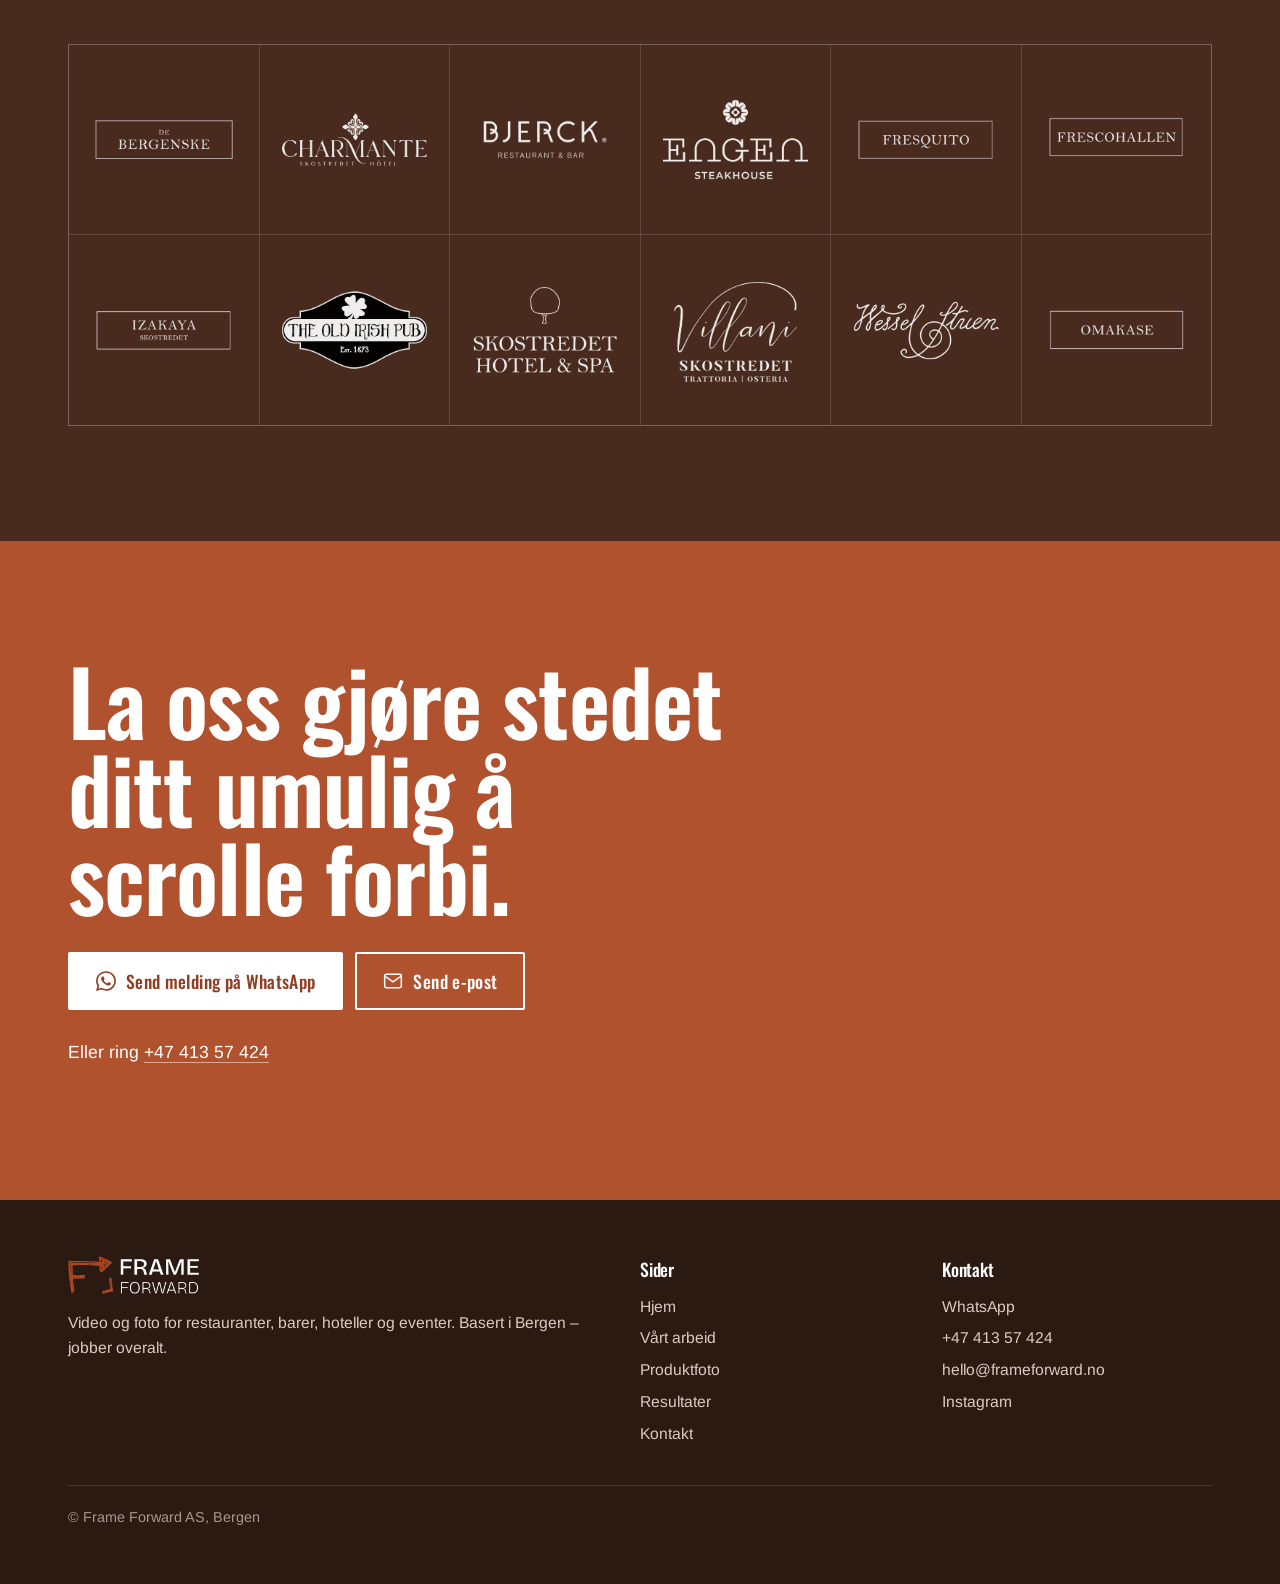
==== commit 732b913c: "Ny side: Produktfoto for Oliven (original og A.I. side om side) Co-Authored-By: Claude Opus 5.5 <nor" ====
--- a/index.html
+++ b/index.html
@@ -24,7 +24,7 @@
   <div class="wrap">
     <a class="brand" href="" aria-label="Frame Forward – til forsiden"><img src="img/logo-light.png" alt="Frame Forward" width="138" height="40"></a>
     <button class="menu-toggle" aria-expanded="false" aria-controls="nav">Meny</button>
-    <nav class="nav" id="nav" aria-label="Hovedmeny"><a href="" aria-current="page">Hjem</a><a href="ourwork/">Vårt arbeid</a><a href="proven-impact/">Resultater</a><a class="nav-cta" href="contact/">Kontakt</a></nav>
+    <nav class="nav" id="nav" aria-label="Hovedmeny"><a href="" aria-current="page">Hjem</a><a href="ourwork/">Vårt arbeid</a><a href="produktfoto/">Produktfoto</a><a href="proven-impact/">Resultater</a><a class="nav-cta" href="contact/">Kontakt</a></nav>
   </div>
 </header>
 <main>
@@ -133,6 +133,7 @@
       <ul>
         <li><a href="">Hjem</a></li>
         <li><a href="ourwork/">Vårt arbeid</a></li>
+        <li><a href="produktfoto/">Produktfoto</a></li>
         <li><a href="proven-impact/">Resultater</a></li>
         <li><a href="contact/">Kontakt</a></li>
       </ul>
--- a/style.css
+++ b/style.css
@@ -344,3 +344,17 @@
   html { scroll-behavior: auto; }
   .phone { transform: none; }
 }
+
+/* ---------- Product photography ---------- */
+.compare { padding: clamp(28px, 4vw, 48px) 0; border-top: 1px solid var(--mist); }
+.compare h3 { font-size: clamp(1.6rem, 3vw, 2.2rem); margin-bottom: 20px; }
+.compare-row { display: grid; grid-template-columns: repeat(3, 1fr); gap: clamp(8px, 1.6vw, 20px); }
+.compare figure { margin: 0; }
+.compare img { width: 100%; aspect-ratio: 2 / 3; object-fit: cover; border-radius: 12px; }
+.compare figcaption { margin-top: 10px; font: 500 1.05rem var(--display); letter-spacing: 0.02em; }
+.compare figure:not(:first-child) figcaption { color: var(--rust); }
+@media (max-width: 520px) { .compare figcaption { font-size: 0.9rem; } }
+.pair-teaser { display: grid; grid-template-columns: 1fr 1fr; gap: 12px; width: clamp(280px, 38vw, 520px); }
+.pair-teaser img { width: 100%; aspect-ratio: 2 / 3; object-fit: cover; border-radius: 12px; }
+@media (max-width: 760px) { .pair-teaser { width: 100%; } }
+.compare figure:last-child img { border: 1px solid var(--mist); }
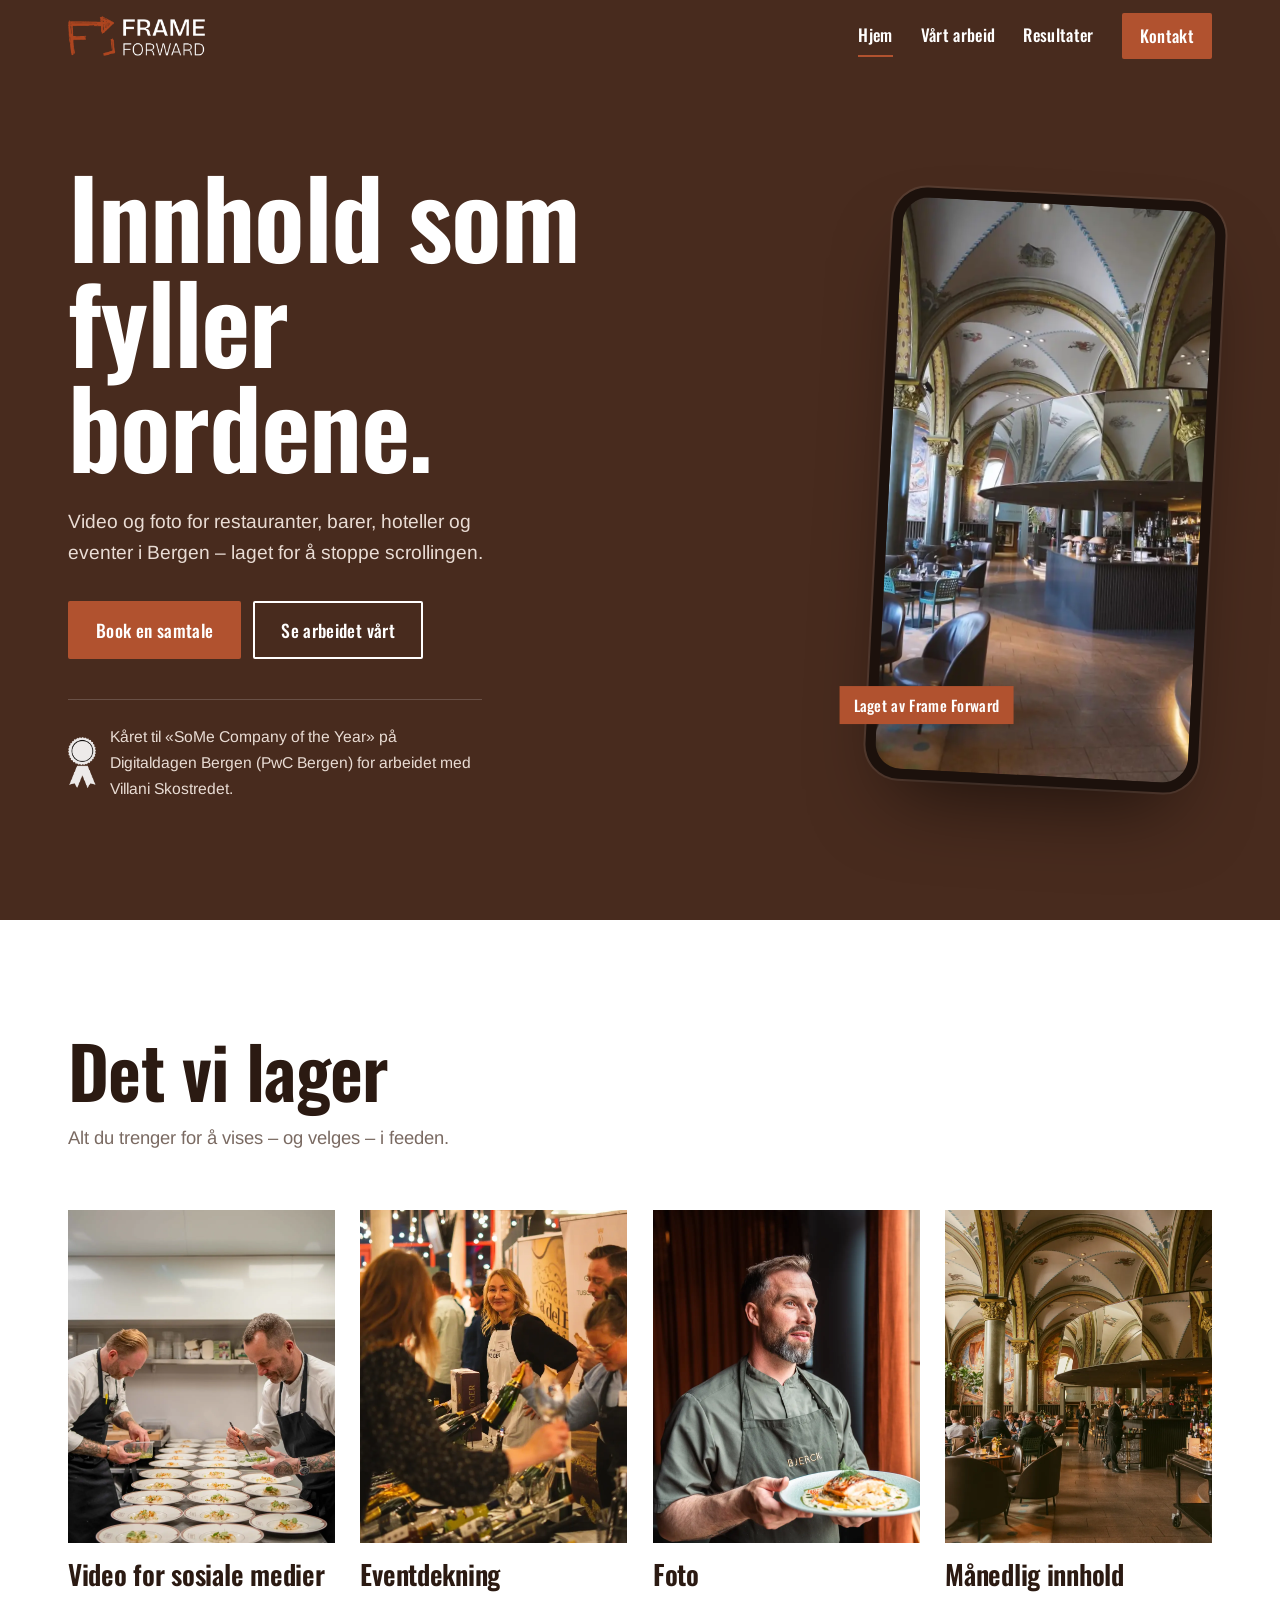
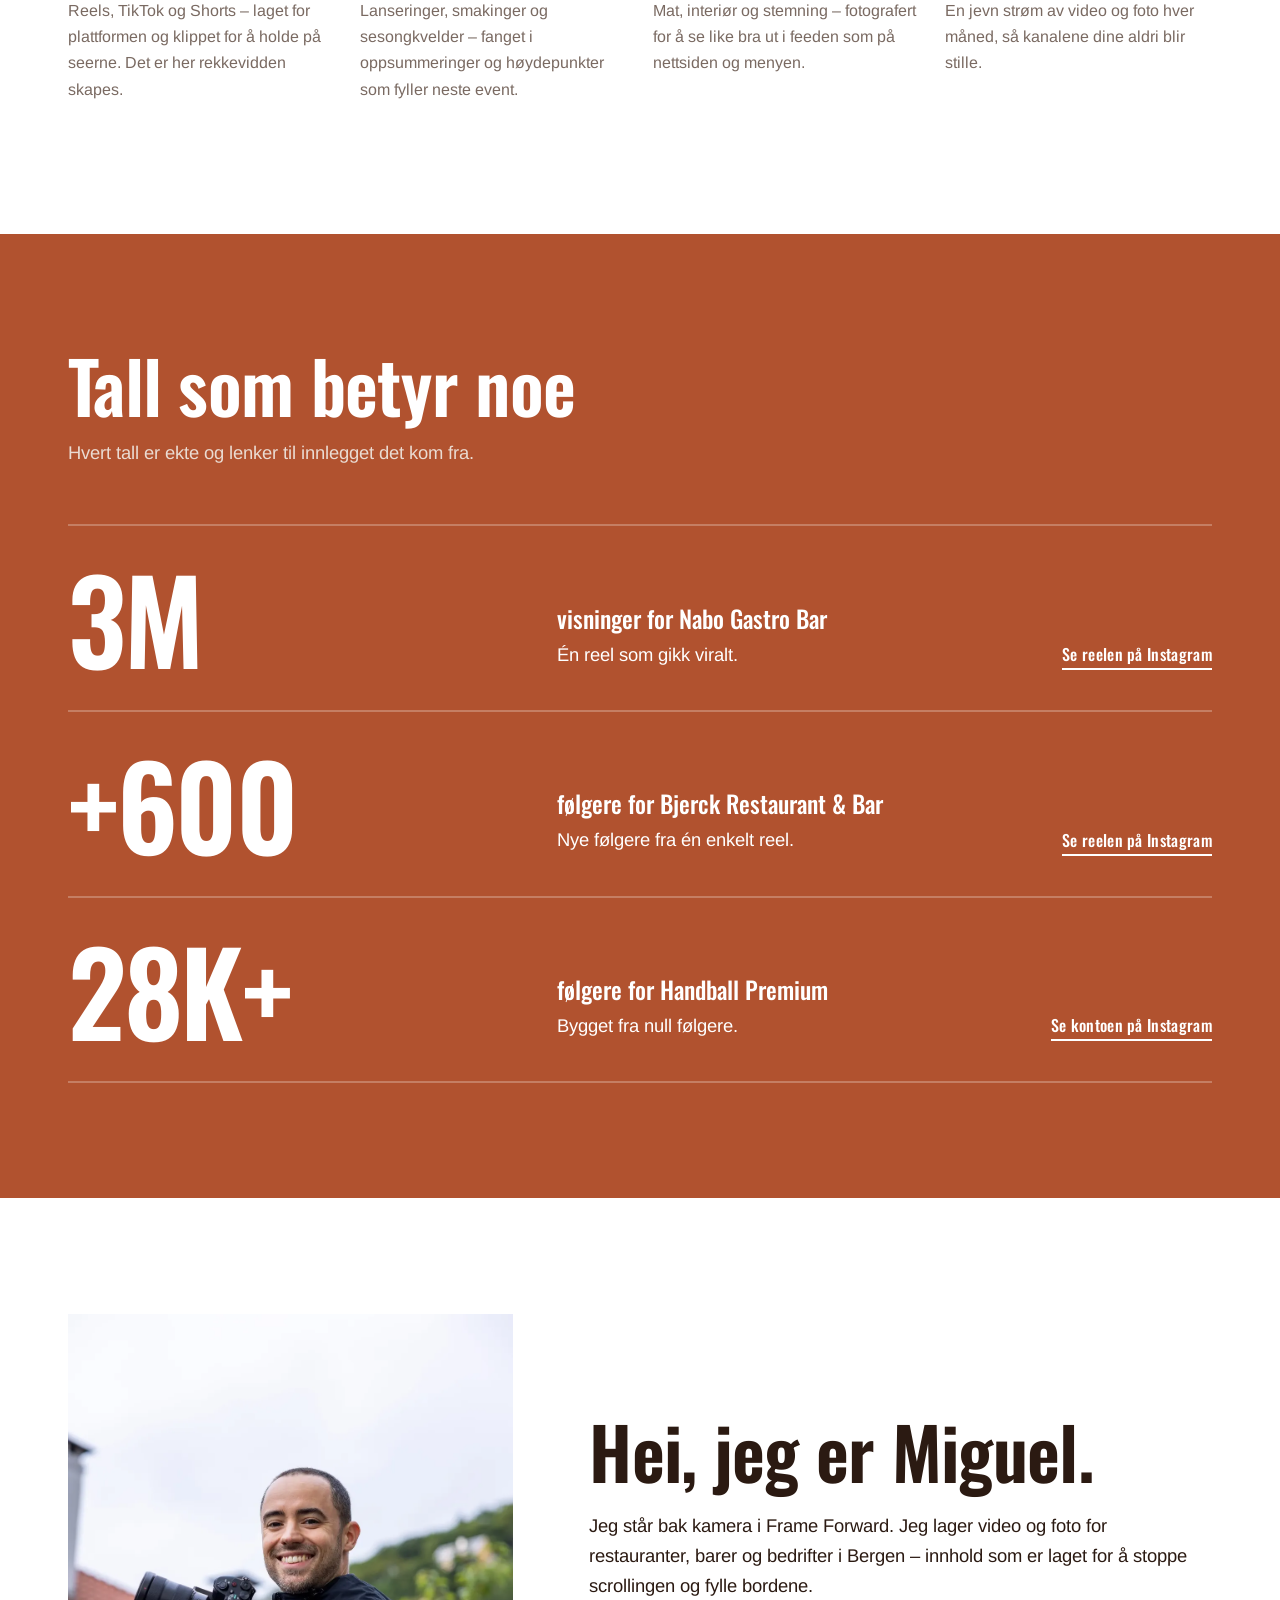
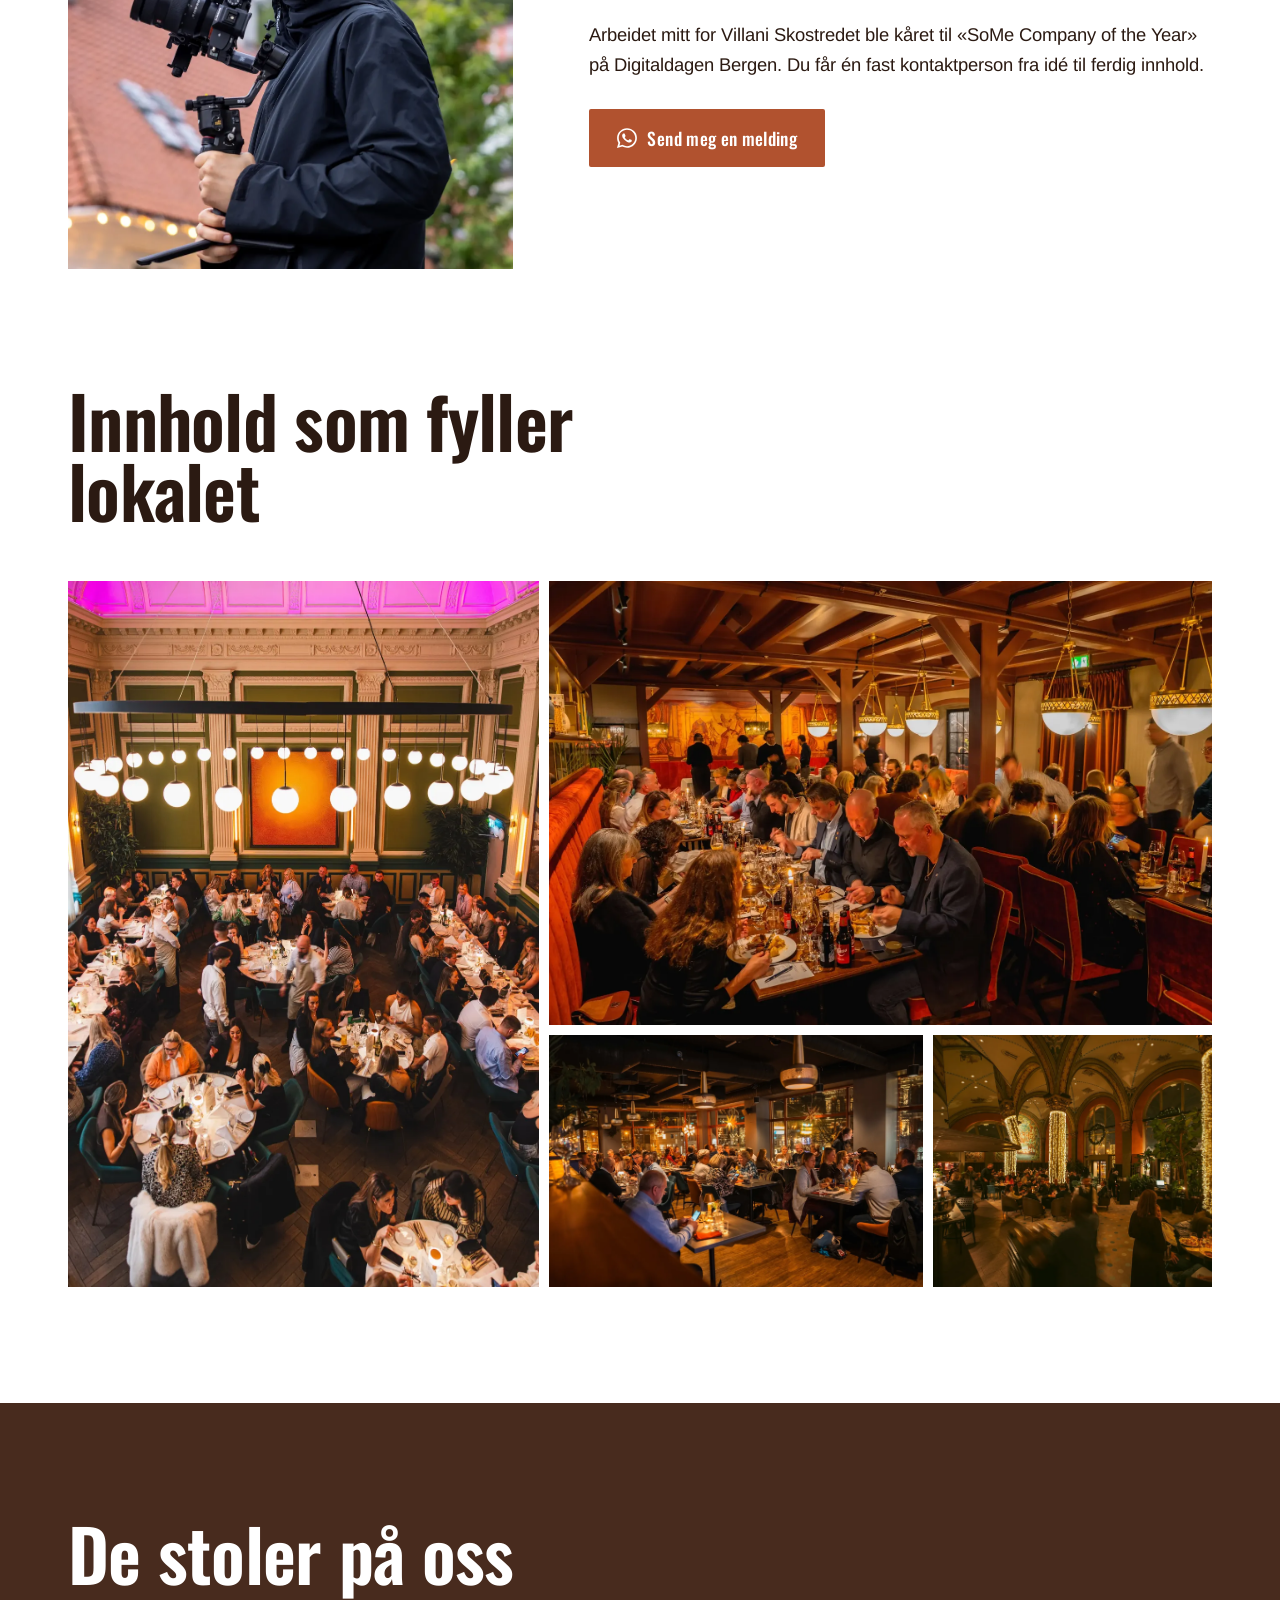
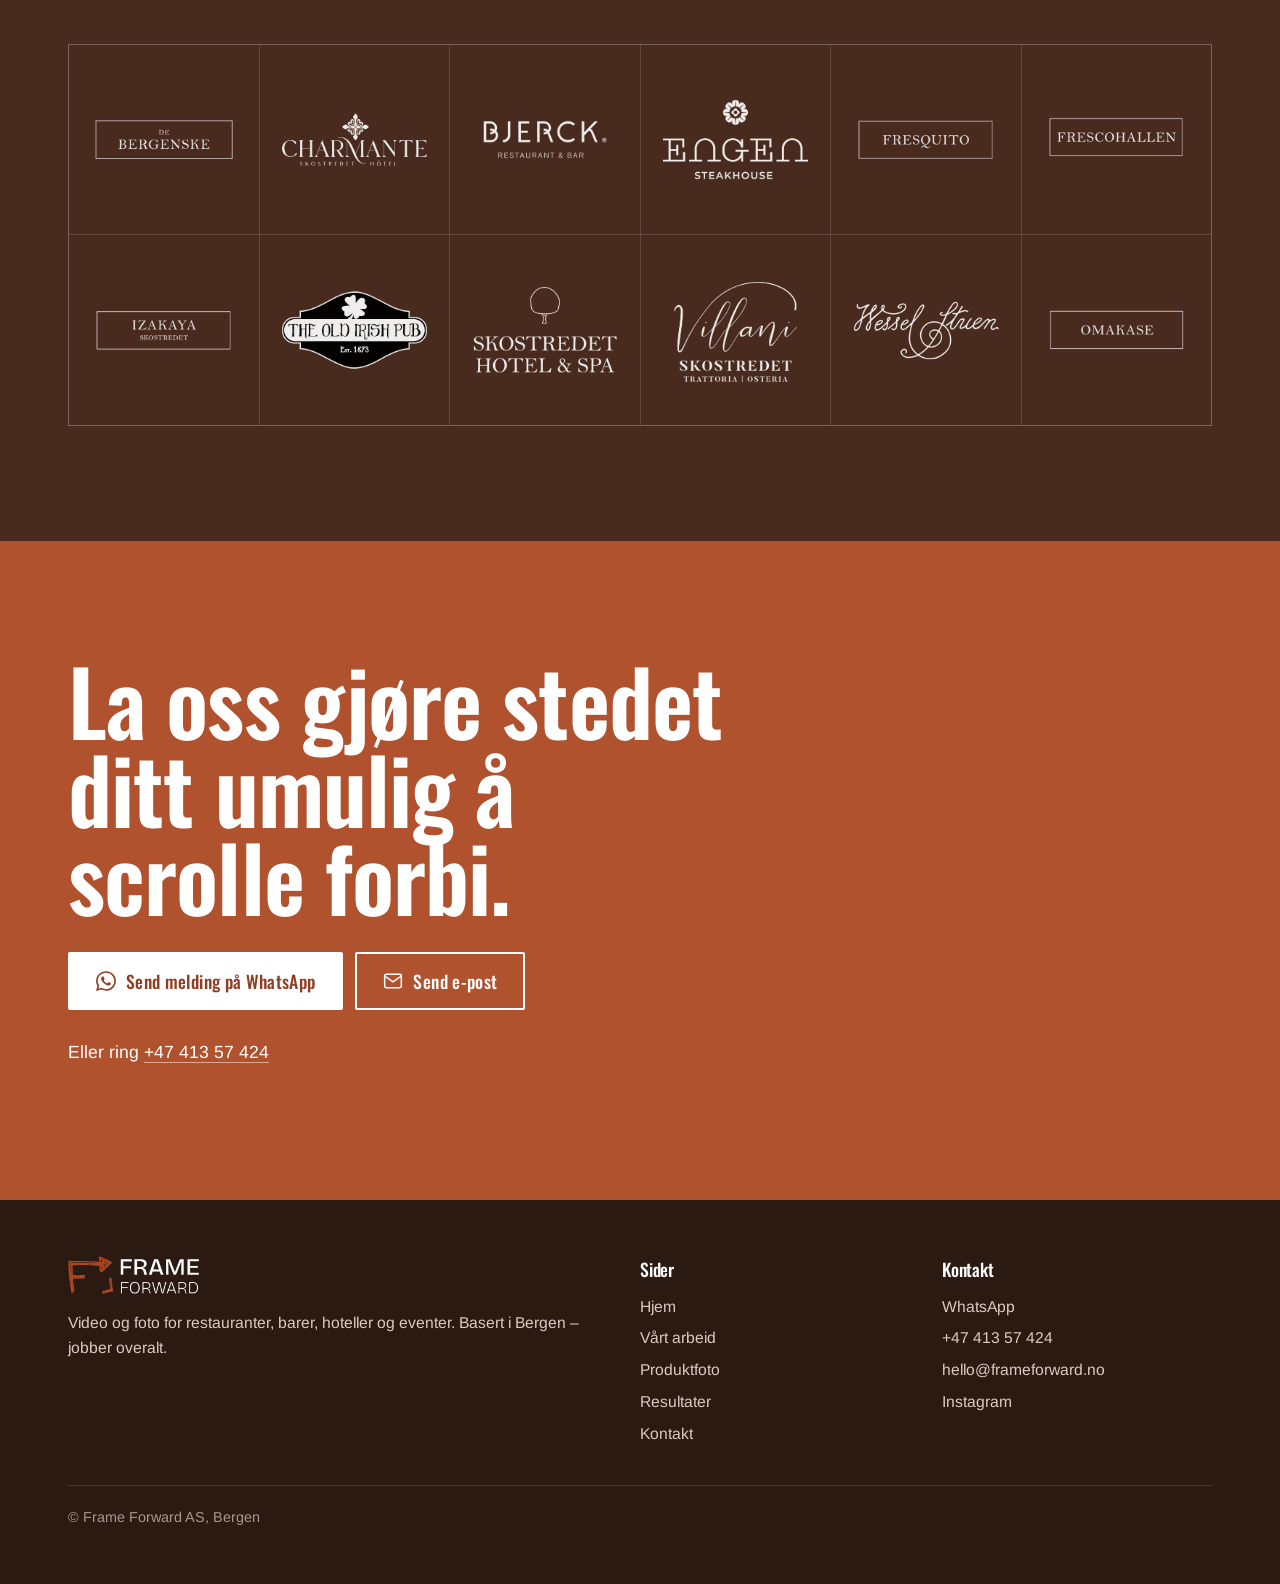
==== commit f1716a59: "Ryddigere meny: Produktfoto under Vårt arbeid, video først og foto til slutt Co-Authored-By: Claude " ====
--- a/index.html
+++ b/index.html
@@ -24,7 +24,7 @@
   <div class="wrap">
     <a class="brand" href="" aria-label="Frame Forward – til forsiden"><img src="img/logo-light.png" alt="Frame Forward" width="138" height="40"></a>
     <button class="menu-toggle" aria-expanded="false" aria-controls="nav">Meny</button>
-    <nav class="nav" id="nav" aria-label="Hovedmeny"><a href="" aria-current="page">Hjem</a><a href="ourwork/">Vårt arbeid</a><a href="produktfoto/">Produktfoto</a><a href="proven-impact/">Resultater</a><a class="nav-cta" href="contact/">Kontakt</a></nav>
+    <nav class="nav" id="nav" aria-label="Hovedmeny"><a href="" aria-current="page">Hjem</a><a href="ourwork/">Vårt arbeid</a><a href="proven-impact/">Resultater</a><a class="nav-cta" href="contact/">Kontakt</a></nav>
   </div>
 </header>
 <main>
